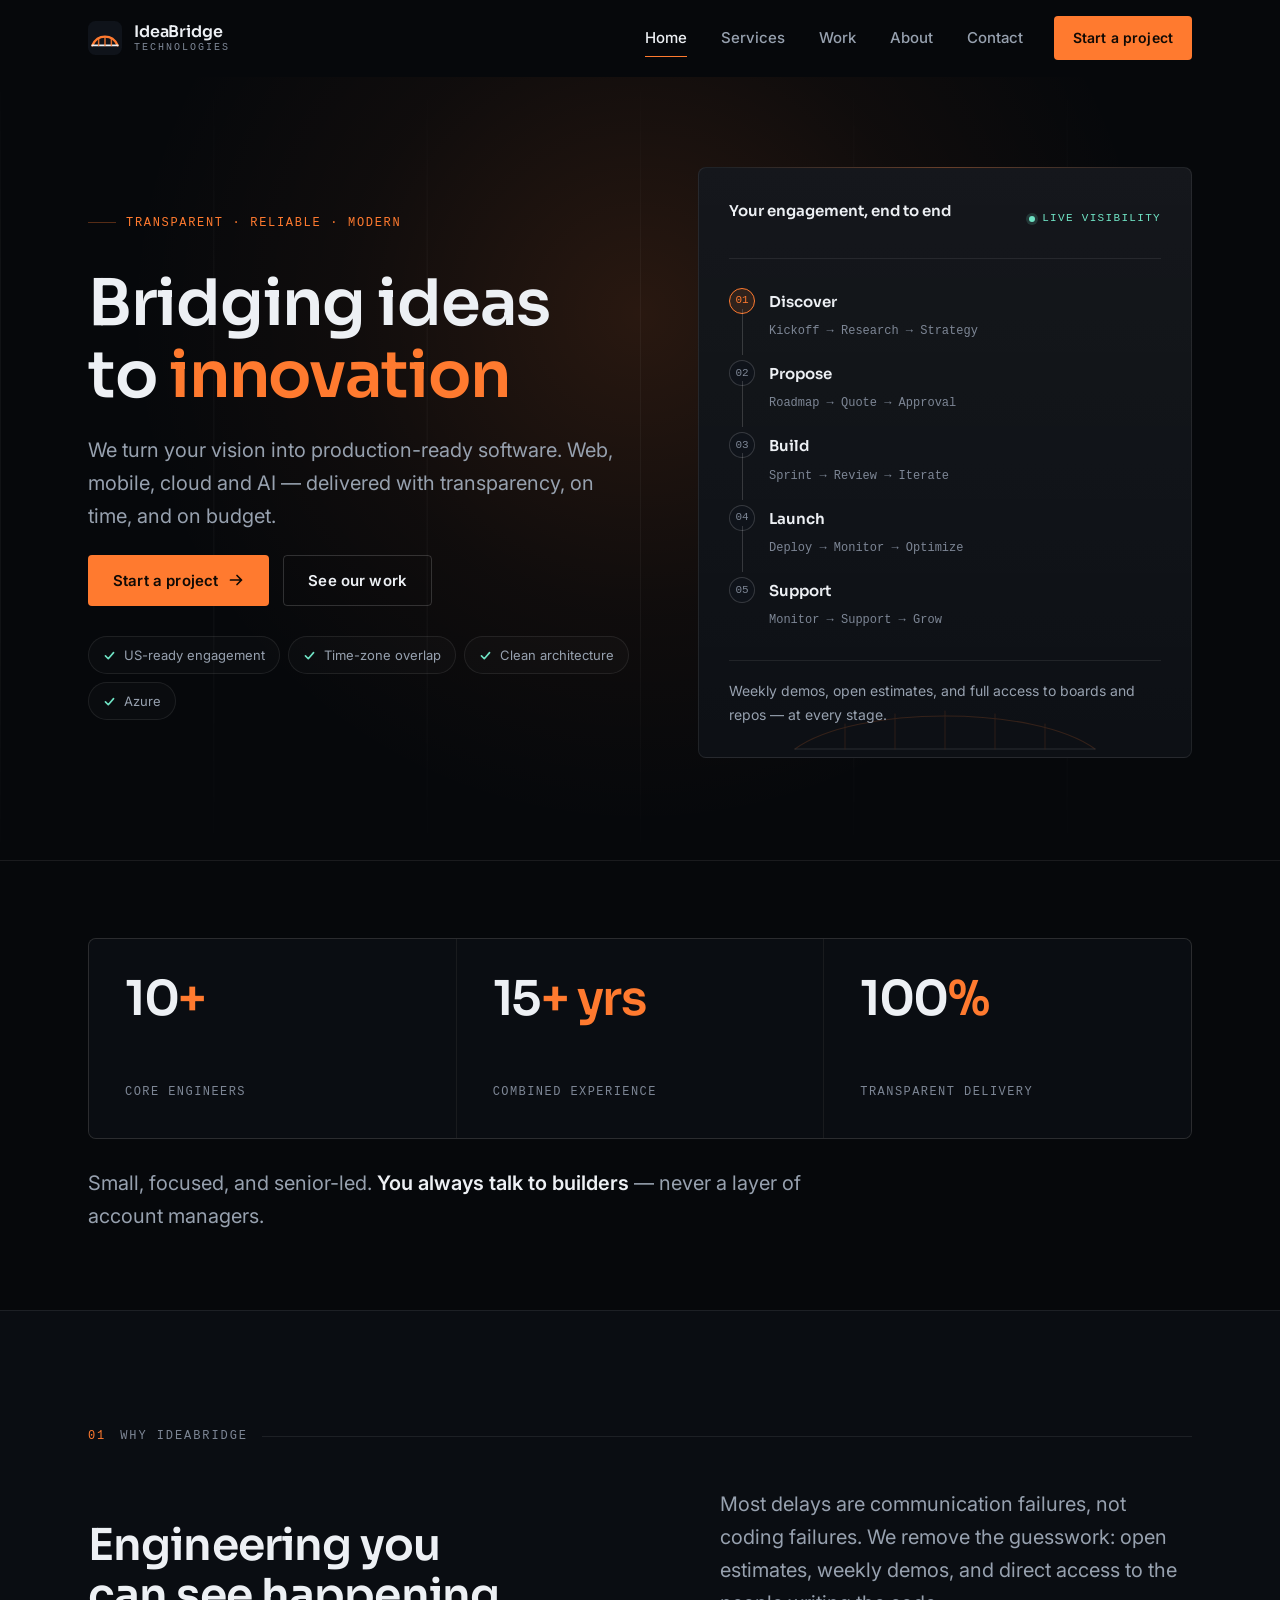
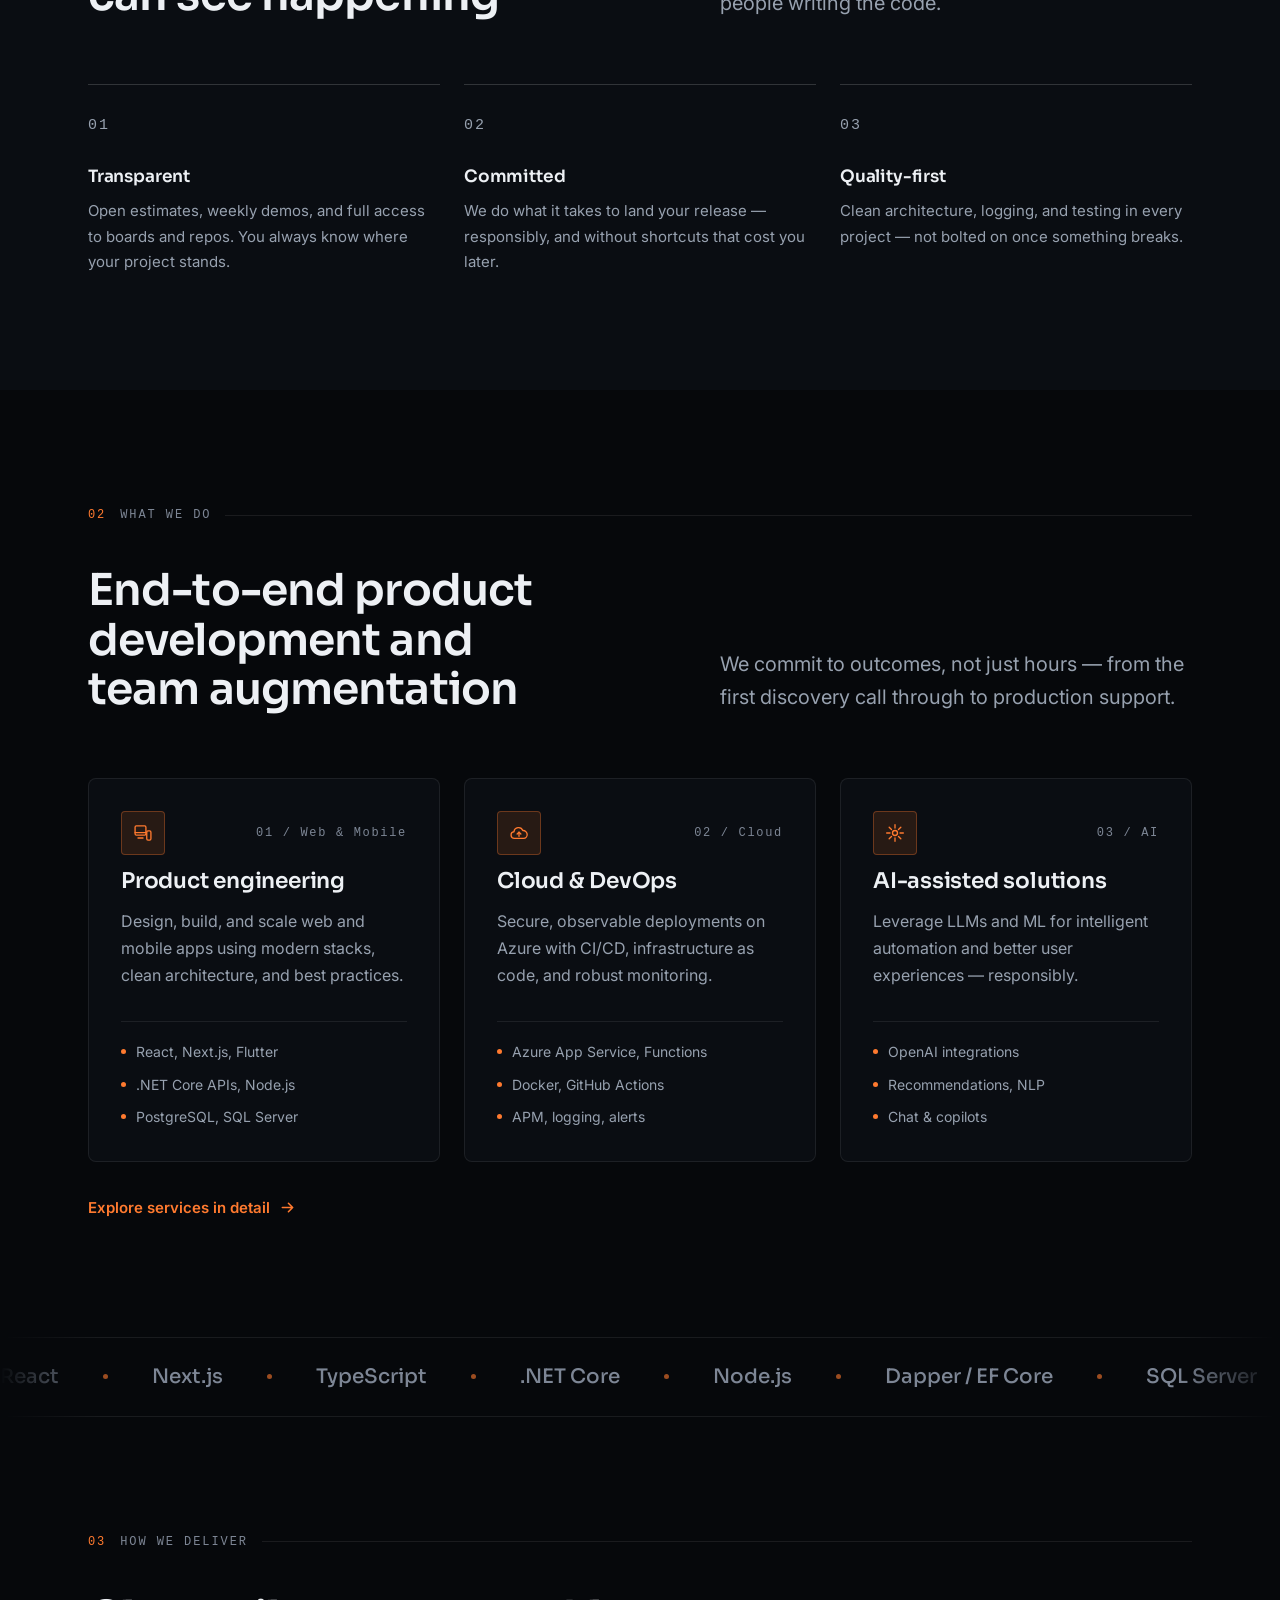
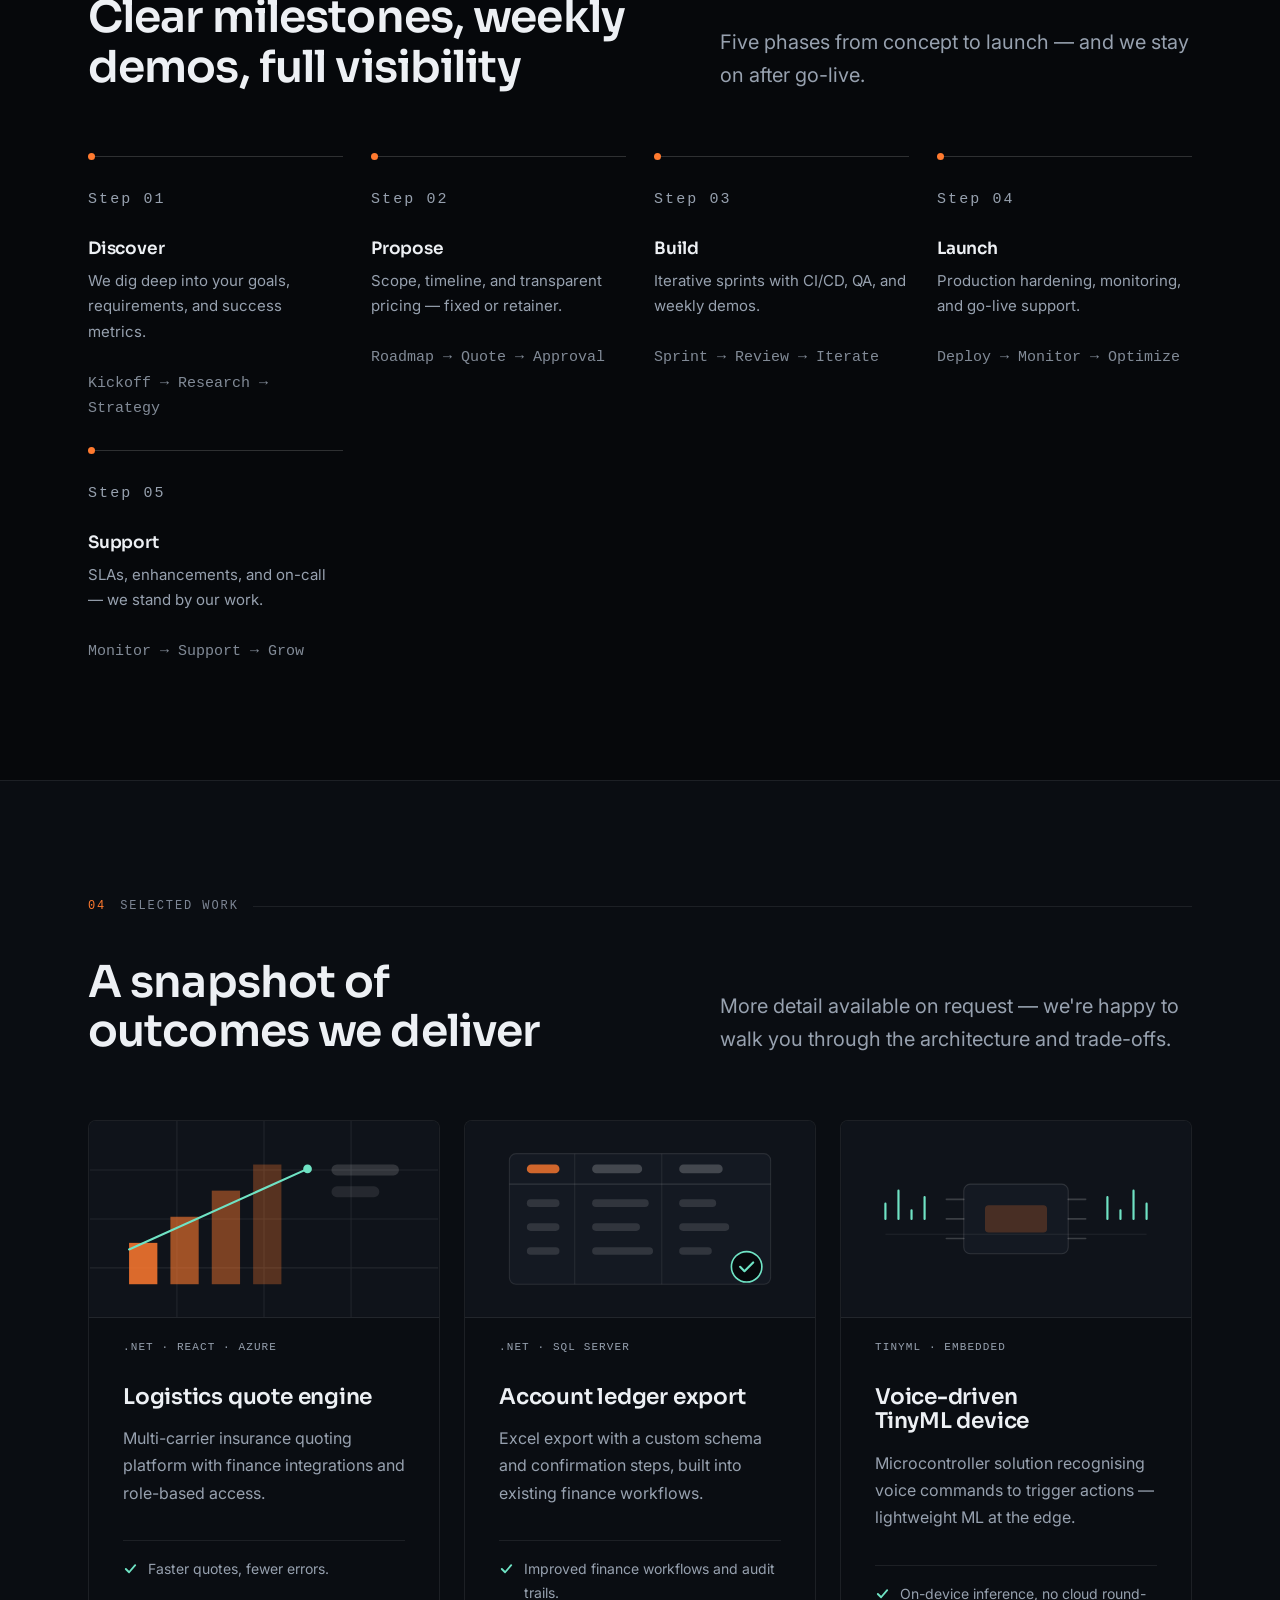
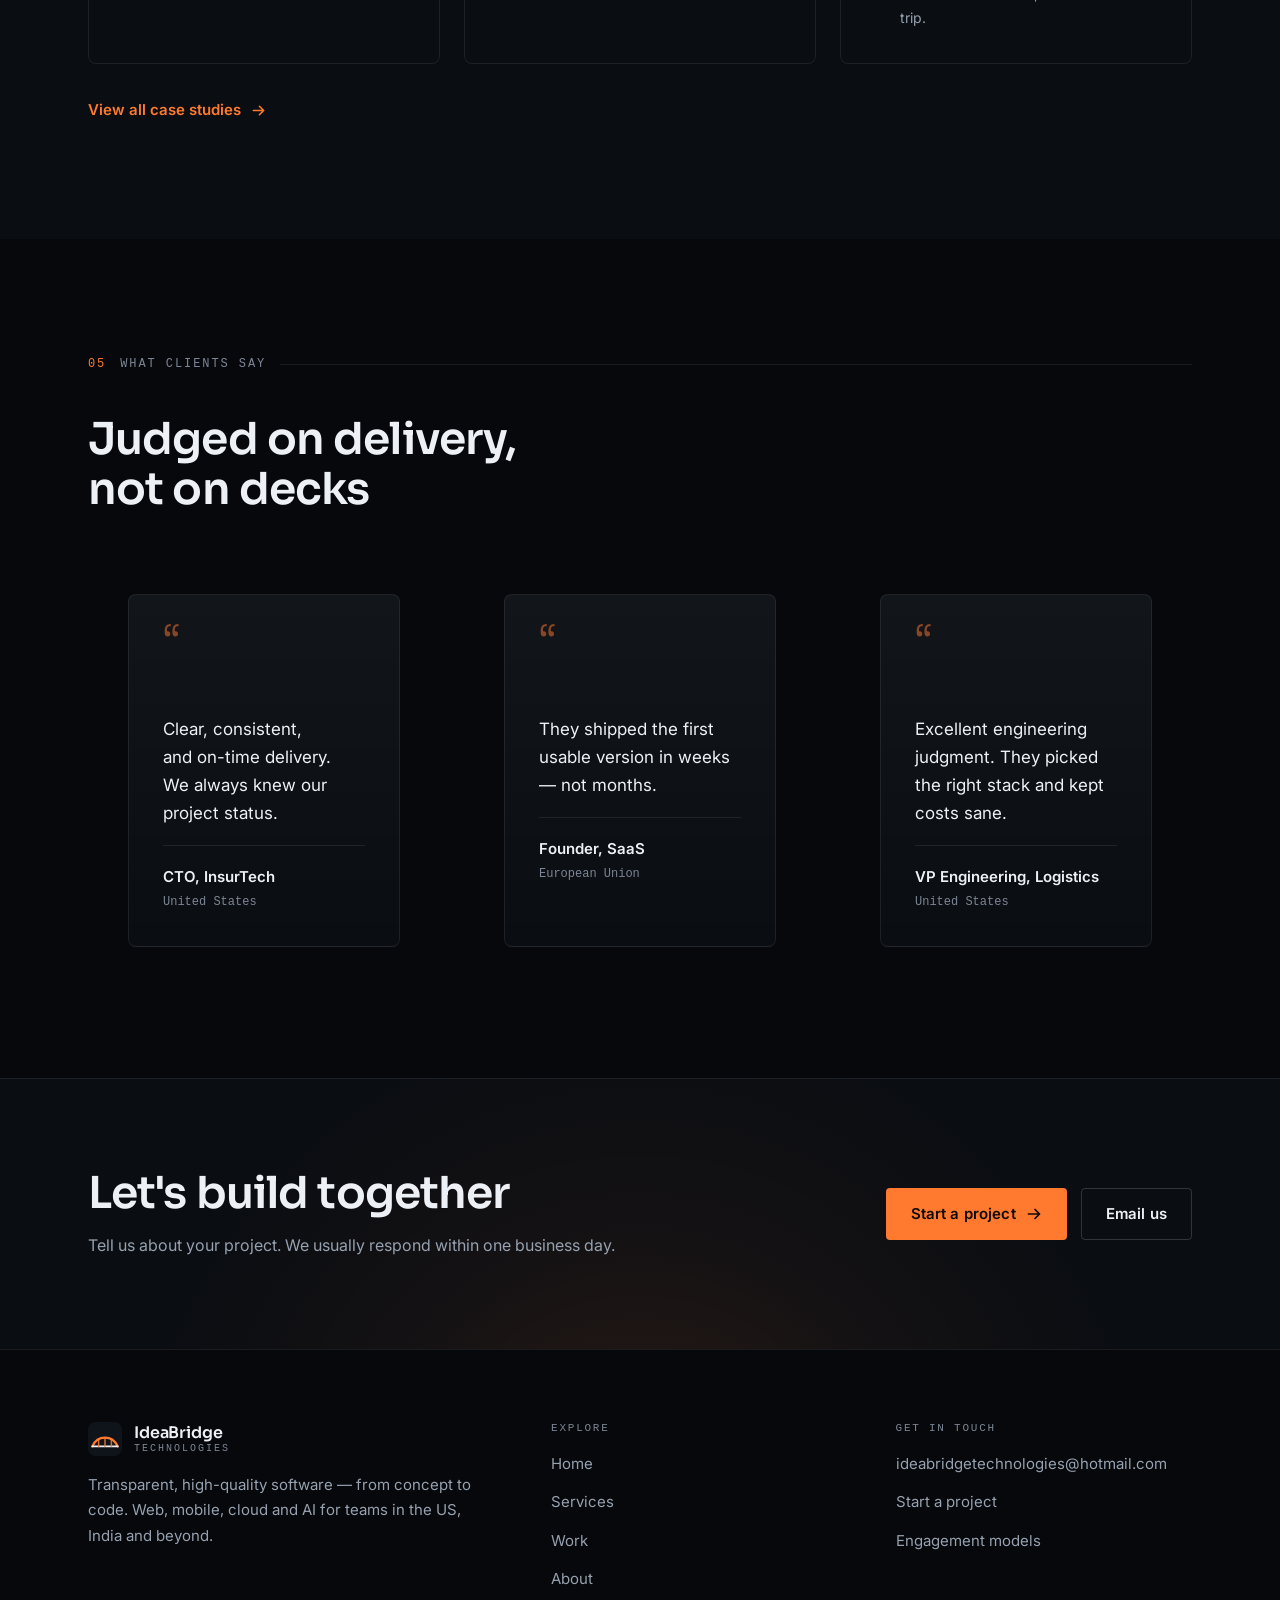
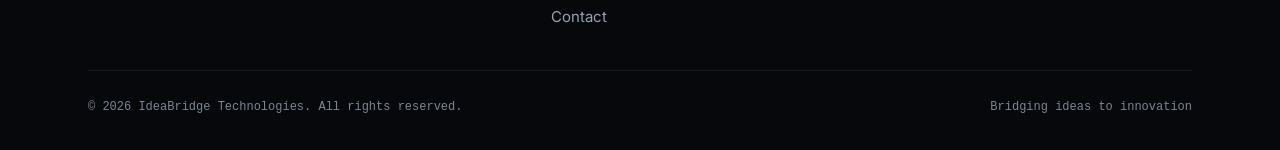
==== index.html @ ced59b0e "Add IdeaBridge Technologies website Five-page static site: home, services, work, about and contact. " ====
<!DOCTYPE html>
<html lang="en">
<head>
<meta charset="utf-8">
<meta name="viewport" content="width=device-width, initial-scale=1">
<title>IdeaBridge Technologies — Senior-led software teams for web, cloud and AI</title>
<meta name="description" content="IdeaBridge Technologies turns your vision into production-ready software. Web, mobile, cloud and AI — built by a small, senior-led team with weekly demos and full delivery transparency.">
<meta name="robots" content="index, follow">
<link rel="canonical" href="https://www.ideabridgetechnologies.com/">

<meta property="og:type" content="website">
<meta property="og:site_name" content="IdeaBridge Technologies">
<meta property="og:title" content="IdeaBridge Technologies — Senior-led software teams for web, cloud and AI">
<meta property="og:description" content="Production-ready software, delivered transparently. Web, mobile, cloud and AI for teams in the US and beyond.">
<meta property="og:url" content="https://www.ideabridgetechnologies.com/">
<meta name="twitter:card" content="summary_large_image">
<meta name="theme-color" content="#06080B">

<script>document.documentElement.classList.add("js");</script>

<link rel="icon" href="assets/favicon.svg" type="image/svg+xml">
<link rel="preconnect" href="https://fonts.googleapis.com">
<link rel="preconnect" href="https://fonts.gstatic.com" crossorigin>
<link rel="stylesheet" href="https://fonts.googleapis.com/css2?family=Inter:wght@400;500;600&family=Sora:wght@500;600&display=swap">
<link rel="stylesheet" href="css/styles.css">
</head>
<body>

<a class="skip-link" href="#main">Skip to content</a>

<!-- ===== Header ======================================================== -->
<header class="site-header" data-header>
  <div class="shell header-inner">
    <a class="logo" href="index.html" aria-label="IdeaBridge Technologies — home">
      <svg class="logo-mark" viewBox="0 0 32 32" aria-hidden="true" focusable="false">
        <rect width="32" height="32" rx="7" fill="#0F131A"></rect>
        <g fill="none" stroke="#FF7A2F" stroke-width="2" stroke-linecap="round">
          <path d="M4 23C9 12 23 12 28 23"></path>
          <path d="M4 23h24" stroke="#EDF0F4" stroke-width="1.6"></path>
          <path d="M10 23v-6M16 23v-8M22 23v-6" stroke-width="1.4" opacity=".85"></path>
        </g>
      </svg>
      <span class="logo-text">IdeaBridge <small>Technologies</small></span>
    </a>

    <nav class="primary-nav" id="primary-nav" data-nav aria-label="Primary">
      <ul class="nav-list">
        <li><a href="index.html" aria-current="page">Home</a></li>
        <li><a href="services.html">Services</a></li>
        <li><a href="work.html">Work</a></li>
        <li><a href="about.html">About</a></li>
        <li><a href="contact.html">Contact</a></li>
      </ul>
      <div class="nav-actions">
        <a class="btn btn-primary btn-sm" href="contact.html">Start a project</a>
      </div>
    </nav>

    <button class="nav-toggle" type="button" data-nav-toggle aria-expanded="false" aria-controls="primary-nav" aria-label="Open menu">
      <span class="nav-toggle-box" aria-hidden="true"><span></span><span></span><span></span></span>
    </button>
  </div>
</header>
<button class="nav-scrim" type="button" data-nav-scrim tabindex="-1" aria-hidden="true"></button>

<main id="main">

  <!-- ===== Hero ======================================================== -->
  <section class="hero">
    <div class="glow" aria-hidden="true"></div>
    <div class="grid-lines" aria-hidden="true"></div>

    <div class="shell hero-inner">
      <div class="hero-copy">
        <p class="eyebrow">Transparent &middot; Reliable &middot; Modern</p>

        <h1>Bridging ideas to <span class="text-accent">innovation</span></h1>

        <p class="lead">
          We turn your vision into production-ready software. Web, mobile, cloud and AI —
          delivered with transparency, on time, and on budget.
        </p>

        <div class="btn-row">
          <a class="btn btn-primary" href="contact.html">
            Start a project
            <svg viewBox="0 0 16 16" fill="none" stroke="currentColor" stroke-width="1.7" stroke-linecap="round" stroke-linejoin="round" aria-hidden="true"><path d="M2.5 8h11M9 3.5 13.5 8 9 12.5"></path></svg>
          </a>
          <a class="btn btn-ghost" href="work.html">See our work</a>
        </div>

        <ul class="trust-row">
          <li class="trust-pill">
            <svg viewBox="0 0 16 16" fill="none" stroke="currentColor" stroke-width="2" stroke-linecap="round" stroke-linejoin="round" aria-hidden="true"><path d="M3 8.5 6.5 12 13 4.5"></path></svg>
            US-ready engagement
          </li>
          <li class="trust-pill">
            <svg viewBox="0 0 16 16" fill="none" stroke="currentColor" stroke-width="2" stroke-linecap="round" stroke-linejoin="round" aria-hidden="true"><path d="M3 8.5 6.5 12 13 4.5"></path></svg>
            Time-zone overlap
          </li>
          <li class="trust-pill">
            <svg viewBox="0 0 16 16" fill="none" stroke="currentColor" stroke-width="2" stroke-linecap="round" stroke-linejoin="round" aria-hidden="true"><path d="M3 8.5 6.5 12 13 4.5"></path></svg>
            Clean architecture
          </li>
          <li class="trust-pill">
            <svg viewBox="0 0 16 16" fill="none" stroke="currentColor" stroke-width="2" stroke-linecap="round" stroke-linejoin="round" aria-hidden="true"><path d="M3 8.5 6.5 12 13 4.5"></path></svg>
            Azure
          </li>
        </ul>
      </div>

      <!-- Engagement timeline: the delivery model, not a mock dashboard -->
      <aside class="hero-panel" aria-label="How an engagement runs">
        <svg class="bridge-art hero-panel-art" viewBox="0 0 300 70" aria-hidden="true" focusable="false">
          <g fill="none" stroke="#FF7A2F" stroke-width="1.2" stroke-linecap="round">
            <path d="M0 62C60 18 240 18 300 62" data-draw></path>
            <path d="M0 62h300" stroke="#EDF0F4" stroke-width=".8" data-draw></path>
            <path d="M50 62V37M100 62V27M150 62V24M200 62V27M250 62V37" stroke-width=".8" data-draw></path>
          </g>
        </svg>

        <div class="panel-head">
          <p class="panel-title">Your engagement, end to end</p>
          <span class="panel-tag">Live visibility</span>
        </div>

        <ol class="timeline">
          <li class="timeline-item is-live">
            <span class="timeline-dot" aria-hidden="true">01</span>
            <span>
              <span class="timeline-name">Discover</span><br>
              <span class="timeline-meta">Kickoff &rarr; Research &rarr; Strategy</span>
            </span>
          </li>
          <li class="timeline-item">
            <span class="timeline-dot" aria-hidden="true">02</span>
            <span>
              <span class="timeline-name">Propose</span><br>
              <span class="timeline-meta">Roadmap &rarr; Quote &rarr; Approval</span>
            </span>
          </li>
          <li class="timeline-item">
            <span class="timeline-dot" aria-hidden="true">03</span>
            <span>
              <span class="timeline-name">Build</span><br>
              <span class="timeline-meta">Sprint &rarr; Review &rarr; Iterate</span>
            </span>
          </li>
          <li class="timeline-item">
            <span class="timeline-dot" aria-hidden="true">04</span>
            <span>
              <span class="timeline-name">Launch</span><br>
              <span class="timeline-meta">Deploy &rarr; Monitor &rarr; Optimize</span>
            </span>
          </li>
          <li class="timeline-item">
            <span class="timeline-dot" aria-hidden="true">05</span>
            <span>
              <span class="timeline-name">Support</span><br>
              <span class="timeline-meta">Monitor &rarr; Support &rarr; Grow</span>
            </span>
          </li>
        </ol>

        <p class="panel-note">Weekly demos, open estimates, and full access to boards and repos — at every stage.</p>
      </aside>
    </div>
  </section>

  <!-- ===== Stats ======================================================= -->
  <section class="section section--tight" aria-labelledby="stats-heading">
    <div class="shell">
      <h2 class="visually-hidden" id="stats-heading">IdeaBridge at a glance</h2>

      <div class="stat-strip" data-reveal>
        <div class="stat">
          <p class="stat-value"><span data-count-to="10">10</span><span class="unit">+</span></p>
          <p class="stat-label">Core engineers</p>
        </div>
        <div class="stat">
          <p class="stat-value"><span data-count-to="15">15</span><span class="unit">+ yrs</span></p>
          <p class="stat-label">Combined experience</p>
        </div>
        <div class="stat">
          <p class="stat-value"><span data-count-to="100">100</span><span class="unit">%</span></p>
          <p class="stat-label">Transparent delivery</p>
        </div>
      </div>

      <p class="lead u-mt-2">
        Small, focused, and senior-led. <strong class="text-strong">You always talk to builders</strong> — never a layer of account managers.
      </p>
    </div>
  </section>

  <!-- ===== Why us ====================================================== -->
  <section class="section section--raised section--ruled" aria-labelledby="why-heading">
    <div class="shell">
      <header class="section-head section-head--split">
        <p class="section-index"><span>01</span> Why IdeaBridge</p>
        <h2 id="why-heading">Engineering you can see happening</h2>
        <p class="lead">Most delays are communication failures, not coding failures. We remove the guesswork: open estimates, weekly demos, and direct access to the people writing the code.</p>
      </header>

      <div class="grid grid--3">
        <article class="value" data-reveal>
          <p class="value-num">01</p>
          <h3>Transparent</h3>
          <p>Open estimates, weekly demos, and full access to boards and repos. You always know where your project stands.</p>
        </article>
        <article class="value" data-reveal>
          <p class="value-num">02</p>
          <h3>Committed</h3>
          <p>We do what it takes to land your release — responsibly, and without shortcuts that cost you later.</p>
        </article>
        <article class="value" data-reveal>
          <p class="value-num">03</p>
          <h3>Quality-first</h3>
          <p>Clean architecture, logging, and testing in every project — not bolted on once something breaks.</p>
        </article>
      </div>
    </div>
  </section>

  <!-- ===== Services ==================================================== -->
  <section class="section" aria-labelledby="services-heading">
    <div class="shell">
      <header class="section-head section-head--split">
        <p class="section-index"><span>02</span> What we do</p>
        <h2 id="services-heading">End-to-end product development and team augmentation</h2>
        <p class="lead">We commit to outcomes, not just hours — from the first discovery call through to production support.</p>
      </header>

      <div class="grid grid--3">
        <article class="card" data-reveal>
          <div class="card-head">
            <span class="card-icon" aria-hidden="true">
              <svg viewBox="0 0 24 24" fill="none" stroke="currentColor" stroke-width="1.6" stroke-linecap="round" stroke-linejoin="round"><rect x="2.5" y="3.5" width="13" height="11" rx="1.5"></rect><path d="M2.5 11.5h13"></path><rect x="16.5" y="9.5" width="5" height="11" rx="1.5"></rect><path d="M6 18h6"></path></svg>
            </span>
            <span class="card-index">01 / Web &amp; Mobile</span>
          </div>
          <h3>Product engineering</h3>
          <p>Design, build, and scale web and mobile apps using modern stacks, clean architecture, and best practices.</p>
          <ul class="card-list">
            <li>React, Next.js, Flutter</li>
            <li>.NET Core APIs, Node.js</li>
            <li>PostgreSQL, SQL Server</li>
          </ul>
        </article>

        <article class="card" data-reveal>
          <div class="card-head">
            <span class="card-icon" aria-hidden="true">
              <svg viewBox="0 0 24 24" fill="none" stroke="currentColor" stroke-width="1.6" stroke-linecap="round" stroke-linejoin="round"><path d="M6.5 18.5a4 4 0 0 1-.5-7.97 5.5 5.5 0 0 1 10.6-1.5A4.25 4.25 0 0 1 17.5 18.5z"></path><path d="M12 11v5"></path><path d="m9.75 13.25 2.25-2.25 2.25 2.25"></path></svg>
            </span>
            <span class="card-index">02 / Cloud</span>
          </div>
          <h3>Cloud &amp; DevOps</h3>
          <p>Secure, observable deployments on Azure with CI/CD, infrastructure as code, and robust monitoring.</p>
          <ul class="card-list">
            <li>Azure App Service, Functions</li>
            <li>Docker, GitHub Actions</li>
            <li>APM, logging, alerts</li>
          </ul>
        </article>

        <article class="card" data-reveal>
          <div class="card-head">
            <span class="card-icon" aria-hidden="true">
              <svg viewBox="0 0 24 24" fill="none" stroke="currentColor" stroke-width="1.6" stroke-linecap="round" stroke-linejoin="round"><circle cx="12" cy="12" r="3"></circle><path d="M12 2v4M12 18v4M2 12h4M18 12h4M5 5l2.8 2.8M16.2 16.2 19 19M19 5l-2.8 2.8M7.8 16.2 5 19"></path></svg>
            </span>
            <span class="card-index">03 / AI</span>
          </div>
          <h3>AI-assisted solutions</h3>
          <p>Leverage LLMs and ML for intelligent automation and better user experiences — responsibly.</p>
          <ul class="card-list">
            <li>OpenAI integrations</li>
            <li>Recommendations, NLP</li>
            <li>Chat &amp; copilots</li>
          </ul>
        </article>
      </div>

      <p class="u-mt-3">
        <a class="arrow-link" href="services.html">
          Explore services in detail
          <svg viewBox="0 0 16 16" fill="none" stroke="currentColor" stroke-width="1.7" stroke-linecap="round" stroke-linejoin="round" aria-hidden="true"><path d="M2.5 8h11M9 3.5 13.5 8 9 12.5"></path></svg>
        </a>
      </p>
    </div>
  </section>

  <!-- ===== Tech marquee ================================================ -->
  <section class="marquee" aria-label="Technologies we work with">
    <div class="marquee-track" aria-hidden="true">
      <span class="marquee-item">React</span>
      <span class="marquee-item">Next.js</span>
      <span class="marquee-item">TypeScript</span>
      <span class="marquee-item">.NET Core</span>
      <span class="marquee-item">Node.js</span>
      <span class="marquee-item">Dapper / EF Core</span>
      <span class="marquee-item">SQL Server</span>
      <span class="marquee-item">Azure</span>
      <span class="marquee-item">Docker</span>
      <span class="marquee-item">GitHub Actions</span>
      <span class="marquee-item">React</span>
      <span class="marquee-item">Next.js</span>
      <span class="marquee-item">TypeScript</span>
      <span class="marquee-item">.NET Core</span>
      <span class="marquee-item">Node.js</span>
      <span class="marquee-item">Dapper / EF Core</span>
      <span class="marquee-item">SQL Server</span>
      <span class="marquee-item">Azure</span>
      <span class="marquee-item">Docker</span>
      <span class="marquee-item">GitHub Actions</span>
    </div>
    <p class="visually-hidden">We work with React, Next.js, TypeScript, .NET Core, Node.js, Dapper and EF Core, SQL Server, Azure, Docker, and GitHub Actions.</p>
  </section>

  <!-- ===== Process ===================================================== -->
  <section class="section" aria-labelledby="process-heading">
    <div class="shell">
      <header class="section-head section-head--split">
        <p class="section-index"><span>03</span> How we deliver</p>
        <h2 id="process-heading">Clear milestones, weekly demos, full visibility</h2>
        <p class="lead">Five phases from concept to launch — and we stay on after go-live.</p>
      </header>

      <ol class="process">
        <li class="phase" data-reveal>
          <p class="phase-step">Step 01</p>
          <h3>Discover</h3>
          <p>We dig deep into your goals, requirements, and success metrics.</p>
          <p class="phase-flow">Kickoff &rarr; Research &rarr; Strategy</p>
        </li>
        <li class="phase" data-reveal>
          <p class="phase-step">Step 02</p>
          <h3>Propose</h3>
          <p>Scope, timeline, and transparent pricing — fixed or retainer.</p>
          <p class="phase-flow">Roadmap &rarr; Quote &rarr; Approval</p>
        </li>
        <li class="phase" data-reveal>
          <p class="phase-step">Step 03</p>
          <h3>Build</h3>
          <p>Iterative sprints with CI/CD, QA, and weekly demos.</p>
          <p class="phase-flow">Sprint &rarr; Review &rarr; Iterate</p>
        </li>
        <li class="phase" data-reveal>
          <p class="phase-step">Step 04</p>
          <h3>Launch</h3>
          <p>Production hardening, monitoring, and go-live support.</p>
          <p class="phase-flow">Deploy &rarr; Monitor &rarr; Optimize</p>
        </li>
        <li class="phase" data-reveal>
          <p class="phase-step">Step 05</p>
          <h3>Support</h3>
          <p>SLAs, enhancements, and on-call — we stand by our work.</p>
          <p class="phase-flow">Monitor &rarr; Support &rarr; Grow</p>
        </li>
      </ol>
    </div>
  </section>

  <!-- ===== Selected work =============================================== -->
  <section class="section section--raised section--ruled" aria-labelledby="work-heading">
    <div class="shell">
      <header class="section-head section-head--split">
        <p class="section-index"><span>04</span> Selected work</p>
        <h2 id="work-heading">A snapshot of outcomes we deliver</h2>
        <p class="lead">More detail available on request — we're happy to walk you through the architecture and trade-offs.</p>
      </header>

      <div class="grid grid--3">
        <article class="case" data-reveal>
          <div class="case-figure" aria-hidden="true">
            <svg viewBox="0 0 320 180" fill="none" role="presentation">
              <rect width="320" height="180" fill="#0F131A"></rect>
              <g stroke="rgba(255,255,255,.08)"><path d="M0 45h320M0 90h320M0 135h320M80 0v180M160 0v180M240 0v180"></path></g>
              <rect x="36" y="112" width="26" height="38" fill="#FF7A2F" opacity=".85"></rect>
              <rect x="74" y="88" width="26" height="62" fill="#FF7A2F" opacity=".6"></rect>
              <rect x="112" y="64" width="26" height="86" fill="#FF7A2F" opacity=".45"></rect>
              <rect x="150" y="40" width="26" height="110" fill="#FF7A2F" opacity=".3"></rect>
              <path d="M36 118 200 44" stroke="#6FE3C4" stroke-width="2" stroke-linecap="round"></path>
              <circle cx="200" cy="44" r="4" fill="#6FE3C4"></circle>
              <rect x="222" y="40" width="62" height="10" rx="5" fill="rgba(255,255,255,.14)"></rect>
              <rect x="222" y="60" width="44" height="10" rx="5" fill="rgba(255,255,255,.09)"></rect>
            </svg>
          </div>
          <p class="tag">.NET &middot; React &middot; Azure</p>
          <h3>Logistics quote engine</h3>
          <p>Multi-carrier insurance quoting platform with finance integrations and role-based access.</p>
          <p class="case-result">
            <svg viewBox="0 0 16 16" fill="none" stroke="currentColor" stroke-width="2" stroke-linecap="round" stroke-linejoin="round" aria-hidden="true"><path d="M3 8.5 6.5 12 13 4.5"></path></svg>
            Faster quotes, fewer errors.
          </p>
        </article>

        <article class="case" data-reveal>
          <div class="case-figure" aria-hidden="true">
            <svg viewBox="0 0 320 180" fill="none" role="presentation">
              <rect width="320" height="180" fill="#0F131A"></rect>
              <rect x="40" y="30" width="240" height="120" rx="6" fill="#141922" stroke="rgba(255,255,255,.1)"></rect>
              <path d="M40 58h240" stroke="rgba(255,255,255,.12)"></path>
              <path d="M100 30v120M180 30v120" stroke="rgba(255,255,255,.07)"></path>
              <rect x="56" y="40" width="30" height="8" rx="4" fill="#FF7A2F" opacity=".8"></rect>
              <rect x="116" y="40" width="46" height="8" rx="4" fill="rgba(255,255,255,.2)"></rect>
              <rect x="196" y="40" width="40" height="8" rx="4" fill="rgba(255,255,255,.2)"></rect>
              <g fill="rgba(255,255,255,.12)">
                <rect x="56" y="72" width="30" height="7" rx="3.5"></rect><rect x="116" y="72" width="52" height="7" rx="3.5"></rect><rect x="196" y="72" width="34" height="7" rx="3.5"></rect>
                <rect x="56" y="94" width="30" height="7" rx="3.5"></rect><rect x="116" y="94" width="44" height="7" rx="3.5"></rect><rect x="196" y="94" width="46" height="7" rx="3.5"></rect>
                <rect x="56" y="116" width="30" height="7" rx="3.5"></rect><rect x="116" y="116" width="56" height="7" rx="3.5"></rect><rect x="196" y="116" width="30" height="7" rx="3.5"></rect>
              </g>
              <circle cx="258" cy="134" r="14" fill="#06080B" stroke="#6FE3C4" stroke-width="1.5"></circle>
              <path d="m252 134 4 4 8-8" stroke="#6FE3C4" stroke-width="2" stroke-linecap="round" stroke-linejoin="round"></path>
            </svg>
          </div>
          <p class="tag">.NET &middot; SQL Server</p>
          <h3>Account ledger export</h3>
          <p>Excel export with a custom schema and confirmation steps, built into existing finance workflows.</p>
          <p class="case-result">
            <svg viewBox="0 0 16 16" fill="none" stroke="currentColor" stroke-width="2" stroke-linecap="round" stroke-linejoin="round" aria-hidden="true"><path d="M3 8.5 6.5 12 13 4.5"></path></svg>
            Improved finance workflows and audit trails.
          </p>
        </article>

        <article class="case" data-reveal>
          <div class="case-figure" aria-hidden="true">
            <svg viewBox="0 0 320 180" fill="none" role="presentation">
              <rect width="320" height="180" fill="#0F131A"></rect>
              <rect x="112" y="58" width="96" height="64" rx="6" fill="#141922" stroke="rgba(255,255,255,.12)"></rect>
              <rect x="132" y="78" width="56" height="24" rx="3" fill="#FF7A2F" opacity=".22" stroke="#FF7A2F"></rect>
              <g stroke="rgba(255,255,255,.18)" stroke-width="1.5" stroke-linecap="round">
                <path d="M112 72h-16M112 90h-16M112 108h-16M208 72h16M208 90h16M208 108h16"></path>
              </g>
              <g stroke="#6FE3C4" stroke-width="2" stroke-linecap="round">
                <path d="M40 90v-14M52 90v-26M64 90v-8M76 90v-20"></path>
                <path d="M244 90v-20M256 90v-8M268 90v-26M280 90v-14"></path>
              </g>
              <path d="M40 104h240" stroke="rgba(255,255,255,.07)"></path>
            </svg>
          </div>
          <p class="tag">TinyML &middot; Embedded</p>
          <h3>Voice-driven TinyML device</h3>
          <p>Microcontroller solution recognising voice commands to trigger actions — lightweight ML at the edge.</p>
          <p class="case-result">
            <svg viewBox="0 0 16 16" fill="none" stroke="currentColor" stroke-width="2" stroke-linecap="round" stroke-linejoin="round" aria-hidden="true"><path d="M3 8.5 6.5 12 13 4.5"></path></svg>
            On-device inference, no cloud round-trip.
          </p>
        </article>
      </div>

      <p class="u-mt-3">
        <a class="arrow-link" href="work.html">
          View all case studies
          <svg viewBox="0 0 16 16" fill="none" stroke="currentColor" stroke-width="1.7" stroke-linecap="round" stroke-linejoin="round" aria-hidden="true"><path d="M2.5 8h11M9 3.5 13.5 8 9 12.5"></path></svg>
        </a>
      </p>
    </div>
  </section>

  <!-- ===== Testimonials ================================================ -->
  <section class="section" aria-labelledby="testimonials-heading">
    <div class="shell">
      <header class="section-head section-head--split">
        <p class="section-index"><span>05</span> What clients say</p>
        <h2 id="testimonials-heading">Judged on delivery, not on decks</h2>
      </header>

      <div class="grid grid--3">
        <figure class="quote-card" data-reveal>
          <p class="quote-mark" aria-hidden="true">&ldquo;</p>
          <blockquote>Clear, consistent, and on-time delivery. We always knew our project status.</blockquote>
          <figcaption class="quote-by">
            <cite>CTO, InsurTech</cite>
            <span>United States</span>
          </figcaption>
        </figure>

        <figure class="quote-card" data-reveal>
          <p class="quote-mark" aria-hidden="true">&ldquo;</p>
          <blockquote>They shipped the first usable version in weeks — not months.</blockquote>
          <figcaption class="quote-by">
            <cite>Founder, SaaS</cite>
            <span>European Union</span>
          </figcaption>
        </figure>

        <figure class="quote-card" data-reveal>
          <p class="quote-mark" aria-hidden="true">&ldquo;</p>
          <blockquote>Excellent engineering judgment. They picked the right stack and kept costs sane.</blockquote>
          <figcaption class="quote-by">
            <cite>VP Engineering, Logistics</cite>
            <span>United States</span>
          </figcaption>
        </figure>
      </div>
    </div>
  </section>

  <!-- ===== CTA ========================================================= -->
  <section class="cta-band" aria-labelledby="cta-heading">
    <div class="glow" aria-hidden="true"></div>
    <div class="shell cta-inner">
      <div>
        <h2 id="cta-heading">Let's build together</h2>
        <p>Tell us about your project. We usually respond within one business day.</p>
      </div>
      <div class="btn-row">
        <a class="btn btn-primary" href="contact.html">
          Start a project
          <svg viewBox="0 0 16 16" fill="none" stroke="currentColor" stroke-width="1.7" stroke-linecap="round" stroke-linejoin="round" aria-hidden="true"><path d="M2.5 8h11M9 3.5 13.5 8 9 12.5"></path></svg>
        </a>
        <a class="btn btn-ghost" href="mailto:ideabridgetechnologies@hotmail.com">Email us</a>
      </div>
    </div>
  </section>

</main>

<!-- ===== Footer ======================================================== -->
<footer class="site-footer">
  <div class="shell">
    <div class="footer-grid">
      <div class="footer-brand">
        <a class="logo" href="index.html" aria-label="IdeaBridge Technologies — home">
          <svg class="logo-mark" viewBox="0 0 32 32" aria-hidden="true" focusable="false">
            <rect width="32" height="32" rx="7" fill="#0F131A"></rect>
            <g fill="none" stroke="#FF7A2F" stroke-width="2" stroke-linecap="round">
              <path d="M4 23C9 12 23 12 28 23"></path>
              <path d="M4 23h24" stroke="#EDF0F4" stroke-width="1.6"></path>
              <path d="M10 23v-6M16 23v-8M22 23v-6" stroke-width="1.4" opacity=".85"></path>
            </g>
          </svg>
          <span class="logo-text">IdeaBridge <small>Technologies</small></span>
        </a>
        <p>Transparent, high-quality software — from concept to code. Web, mobile, cloud and AI for teams in the US, India and beyond.</p>
      </div>

      <nav class="footer-col" aria-labelledby="footer-explore">
        <h2 id="footer-explore">Explore</h2>
        <ul>
          <li><a href="index.html">Home</a></li>
          <li><a href="services.html">Services</a></li>
          <li><a href="work.html">Work</a></li>
          <li><a href="about.html">About</a></li>
          <li><a href="contact.html">Contact</a></li>
        </ul>
      </nav>

      <div class="footer-col">
        <h2 id="footer-contact">Get in touch</h2>
        <ul>
          <li><a href="mailto:ideabridgetechnologies@hotmail.com">ideabridgetechnologies@hotmail.com</a></li>
          <li><a href="contact.html">Start a project</a></li>
          <li><a href="services.html#engagement">Engagement models</a></li>
        </ul>
      </div>
    </div>

    <div class="footer-base">
      <p>&copy; <span data-year>2026</span> IdeaBridge Technologies. All rights reserved.</p>
      <p>Bridging ideas to innovation</p>
    </div>
  </div>
</footer>

<script src="js/main.js" defer></script>

<script type="application/ld+json">
{
  "@context": "https://schema.org",
  "@type": "Organization",
  "name": "IdeaBridge Technologies",
  "url": "https://www.ideabridgetechnologies.com",
  "logo": "https://www.ideabridgetechnologies.com/assets/favicon.svg",
  "description": "IdeaBridge Technologies builds transparent, high-quality software solutions — web, mobile, cloud and AI.",
  "foundingDate": "2025-01-01",
  "sameAs": [],
  "contactPoint": [{
    "@type": "ContactPoint",
    "contactType": "sales",
    "email": "ideabridgetechnologies@hotmail.com",
    "areaServed": "US, IN",
    "availableLanguage": ["en"]
  }]
}
</script>

</body>
</html>
---- css/styles.css ----
/* ==========================================================================
   IdeaBridge Technologies — Design System
   --------------------------------------------------------------------------
   00  Tokens
   01  Reset & base
   02  Typography
   03  Layout primitives (shell, section, grids)
   04  Buttons & links
   05  Header / navigation
   06  Hero
   07  Cards & panels
   08  Stats
   09  Process rail
   10  Marquee & chips
   11  Case studies
   12  Testimonials
   13  Forms
   14  CTA band
   15  Footer
   16  Motion & reveal
   17  Responsive refinements
   ========================================================================== */


/* 00 — Tokens ============================================================= */

:root {
  /* Surface ramp — deep ink canvas */
  --ink-900: #06080B;
  --ink-800: #0A0D12;
  --ink-700: #0F131A;
  --ink-600: #141922;

  /* Hairlines */
  --line:        rgba(255, 255, 255, 0.08);
  --line-strong: rgba(255, 255, 255, 0.16);

  /* Foreground ramp */
  /* Contrast on --ink-800: fg 15.5:1, fg-muted 7.4:1, fg-dim 5.3:1.
     fg-dim carries 12px mono labels, so it must clear 4.5:1 — don't darken it. */
  --fg:       #EDF0F4;
  --fg-muted: #97A1AF;
  --fg-dim:   #7D8695;

  /* Accent — ember (carried forward from the brand, used sparingly) */
  --ember:      #FF7A2F;
  --ember-lift: #FF9A5E;
  --ember-deep: #E2551A;
  --ember-wash: rgba(255, 122, 47, 0.12);
  --ember-edge: rgba(255, 122, 47, 0.32);

  /* Support accent — reserved for confirmations and status marks only */
  --mint: #6FE3C4;

  /* Typography */
  --font-display: "Sora", "Segoe UI", system-ui, -apple-system, sans-serif;
  --font-body: "Inter", system-ui, -apple-system, "Segoe UI", Roboto, sans-serif;
  --font-mono: ui-monospace, SFMono-Regular, "SF Mono", Menlo, Consolas, monospace;

  /* Rhythm */
  --shell: 1200px;
  --gutter: clamp(20px, 5vw, 48px);
  --section-y: clamp(72px, 9vw, 136px);
  --radius: 4px;
  --radius-lg: 8px;

  /* Motion */
  --ease: cubic-bezier(0.22, 1, 0.36, 1);
  --fast: 180ms var(--ease);
  --slow: 520ms var(--ease);
}


/* 01 — Reset & base ======================================================= */

*,
*::before,
*::after { box-sizing: border-box; }

html {
  -webkit-text-size-adjust: 100%;
  scroll-behavior: smooth;
  scroll-padding-top: 96px;
}

body {
  margin: 0;
  background: var(--ink-900);
  color: var(--fg);
  font-family: var(--font-body);
  font-size: 1rem;
  line-height: 1.7;
  -webkit-font-smoothing: antialiased;
  -moz-osx-font-smoothing: grayscale;
  overflow-x: hidden;
}

body.nav-open { overflow: hidden; }

img,
svg { display: block; max-width: 100%; }

/* Author `display` rules outrank the UA [hidden] rule, so enforce it here —
   .form / .form-success both set display and are toggled via the attribute. */
[hidden] { display: none !important; }

img { height: auto; }

a { color: inherit; text-decoration: none; }

ul, ol { margin: 0; padding: 0; list-style: none; }

button,
input,
select,
textarea { font: inherit; color: inherit; }

:focus-visible {
  outline: 2px solid var(--ember);
  outline-offset: 3px;
  border-radius: 2px;
}

::selection {
  background: var(--ember);
  color: #0B0B0B;
}

.skip-link {
  position: absolute;
  left: 16px;
  top: -80px;
  z-index: 200;
  padding: 12px 20px;
  background: var(--ember);
  color: #100A05;
  font-weight: 600;
  border-radius: var(--radius);
  transition: top var(--fast);
}

.skip-link:focus { top: 16px; }

.visually-hidden {
  position: absolute;
  width: 1px;
  height: 1px;
  margin: -1px;
  padding: 0;
  overflow: hidden;
  clip: rect(0 0 0 0);
  white-space: nowrap;
  border: 0;
}


/* 02 — Typography ========================================================= */

h1, h2, h3, h4 {
  font-family: var(--font-display);
  font-weight: 600;
  line-height: 1.12;
  letter-spacing: -0.02em;
  margin: 0;
  text-wrap: balance;
}

h1 { font-size: clamp(2.25rem, 1.45rem + 3.4vw, 4rem); }
h2 { font-size: clamp(1.75rem, 1.25rem + 2.1vw, 2.75rem); }
h3 { font-size: clamp(1.125rem, 1.02rem + 0.42vw, 1.375rem); letter-spacing: -0.01em; }
h4 { font-size: 1rem; letter-spacing: 0; }

p { margin: 0 0 1.1em; }
p:last-child { margin-bottom: 0; }

.lead {
  font-size: clamp(1.0625rem, 1rem + 0.42vw, 1.25rem);
  line-height: 1.65;
  color: var(--fg-muted);
  max-width: 62ch;
  text-wrap: pretty;
}

.eyebrow {
  display: inline-flex;
  align-items: center;
  gap: 10px;
  font-family: var(--font-mono);
  font-size: 0.75rem;
  letter-spacing: 0.14em;
  text-transform: uppercase;
  color: var(--ember);
}

.eyebrow::before {
  content: "";
  width: 28px;
  height: 1px;
  background: var(--ember-edge);
}

.text-accent { color: var(--ember); }

.text-strong { color: var(--fg); font-weight: 600; }

.inline-link {
  color: var(--fg);
  border-bottom: 1px solid var(--ember-edge);
}

.inline-link:hover { color: var(--ember); }

/* Spacing utilities — the only ones; anything more belongs in a component */
.u-mt-1 { margin-top: 8px; }
.u-mt-2 { margin-top: 28px; }
.u-mt-3 { margin-top: 32px; }


/* 03 — Layout primitives ================================================== */

.shell {
  width: 100%;
  max-width: var(--shell);
  margin-inline: auto;
  padding-inline: var(--gutter);
}

.section {
  position: relative;
  padding-block: var(--section-y);
}

.section--tight { padding-block: clamp(56px, 6vw, 88px); }
.section--raised { background: var(--ink-800); }
.section--ruled { border-top: 1px solid var(--line); }

/* Section header: mono index + rule + title */
.section-head {
  display: grid;
  gap: 18px;
  margin-bottom: clamp(36px, 5vw, 64px);
  max-width: 68ch;
}

.section-index {
  display: flex;
  align-items: center;
  gap: 14px;
  font-family: var(--font-mono);
  font-size: 0.75rem;
  letter-spacing: 0.16em;
  text-transform: uppercase;
  color: var(--fg-dim);
}

.section-index span { color: var(--ember); }

.section-index::after {
  content: "";
  flex: 1;
  height: 1px;
  background: var(--line);
}

.section-head--split { max-width: none; }

@media (min-width: 900px) {
  .section-head--split {
    grid-template-columns: minmax(0, 1.1fr) minmax(0, 0.9fr);
    align-items: end;
    gap: 28px 56px;
  }
  .section-head--split .section-index { grid-column: 1 / -1; }
}

/* Auto-fitting grids */
.grid { display: grid; gap: clamp(16px, 2vw, 24px); }

.grid--2 { grid-template-columns: repeat(auto-fit, minmax(min(100%, 320px), 1fr)); }
.grid--3 { grid-template-columns: repeat(auto-fit, minmax(min(100%, 280px), 1fr)); }
.grid--4 { grid-template-columns: repeat(auto-fit, minmax(min(100%, 210px), 1fr)); }

/* Ambient ornament used behind hero + CTA band */
.glow {
  position: absolute;
  inset: 0;
  overflow: hidden;
  pointer-events: none;
  z-index: 0;
}

.glow::before {
  content: "";
  position: absolute;
  top: -40%;
  left: 50%;
  width: min(1100px, 130vw);
  aspect-ratio: 1;
  transform: translateX(-50%);
  background: radial-gradient(circle, rgba(255, 122, 47, 0.14) 0%, rgba(255, 122, 47, 0.04) 38%, transparent 66%);
}

/* Hairline grid texture */
.grid-lines {
  position: absolute;
  inset: 0;
  pointer-events: none;
  z-index: 0;
  background-image: linear-gradient(to right, var(--line) 1px, transparent 1px);
  background-size: calc(100% / 6) 100%;
  opacity: 0.55;
  -webkit-mask-image: linear-gradient(to bottom, transparent, #000 25%, #000 70%, transparent);
  mask-image: linear-gradient(to bottom, transparent, #000 25%, #000 70%, transparent);
}


/* 04 — Buttons & links ==================================================== */

.btn {
  display: inline-flex;
  align-items: center;
  justify-content: center;
  gap: 10px;
  min-height: 48px;
  padding: 12px 24px;
  border: 1px solid transparent;
  border-radius: var(--radius);
  font-family: var(--font-body);
  font-size: 0.9375rem;
  font-weight: 600;
  letter-spacing: 0.01em;
  text-align: center;
  cursor: pointer;
  transition: background var(--fast), border-color var(--fast), color var(--fast), transform var(--fast);
}

.btn svg { width: 16px; height: 16px; flex: none; }

.btn-primary {
  background: var(--ember);
  color: #100A05;
}

.btn-primary:hover {
  background: var(--ember-lift);
  transform: translateY(-1px);
}

.btn-ghost {
  background: transparent;
  border-color: var(--line-strong);
  color: var(--fg);
}

.btn-ghost:hover {
  border-color: var(--ember-edge);
  background: var(--ember-wash);
}

.btn-sm { min-height: 42px; padding: 9px 18px; font-size: 0.875rem; }

.btn-row {
  display: flex;
  flex-wrap: wrap;
  gap: 14px;
}

/* Arrow link */
.arrow-link {
  display: inline-flex;
  align-items: center;
  gap: 10px;
  font-size: 0.9375rem;
  font-weight: 600;
  color: var(--ember);
  transition: gap var(--fast);
}

.arrow-link svg { width: 15px; height: 15px; }
.arrow-link:hover { gap: 16px; }


/* 05 — Header / navigation ================================================ */

.site-header {
  position: sticky;
  top: 0;
  z-index: 100;
  border-bottom: 1px solid transparent;
  background: transparent;
  transition: background var(--fast), border-color var(--fast);
}

.site-header.is-stuck {
  background: rgba(6, 8, 11, 0.82);
  -webkit-backdrop-filter: blur(14px) saturate(150%);
  backdrop-filter: blur(14px) saturate(150%);
  border-bottom-color: var(--line);
}

.header-inner {
  display: flex;
  align-items: center;
  justify-content: space-between;
  gap: 24px;
  min-height: 76px;
}

.logo {
  display: inline-flex;
  align-items: center;
  gap: 12px;
  flex: none;
}

.logo-mark { width: 34px; height: 34px; flex: none; }

.logo-text {
  display: flex;
  flex-direction: column;
  font-family: var(--font-display);
  font-weight: 600;
  font-size: 1rem;
  line-height: 1.2;
  letter-spacing: -0.01em;
}

.logo-text small {
  font-family: var(--font-mono);
  font-size: 0.625rem;
  font-weight: 400;
  letter-spacing: 0.2em;
  text-transform: uppercase;
  color: var(--fg-dim);
}

.nav-toggle {
  display: none;
  place-items: center;
  width: 46px;
  height: 46px;
  padding: 0;
  background: transparent;
  border: 1px solid var(--line-strong);
  border-radius: var(--radius);
  cursor: pointer;
}

.nav-toggle-box {
  display: grid;
  gap: 5px;
  width: 18px;
}

.nav-toggle-box span {
  display: block;
  height: 1.5px;
  background: var(--fg);
  border-radius: 2px;
  transition: transform var(--fast), opacity var(--fast);
}

.nav-toggle[aria-expanded="true"] .nav-toggle-box span:nth-child(1) { transform: translateY(6.5px) rotate(45deg); }
.nav-toggle[aria-expanded="true"] .nav-toggle-box span:nth-child(2) { opacity: 0; }
.nav-toggle[aria-expanded="true"] .nav-toggle-box span:nth-child(3) { transform: translateY(-6.5px) rotate(-45deg); }

.primary-nav {
  display: flex;
  align-items: center;
  gap: clamp(8px, 1.5vw, 20px);
}

.nav-list {
  display: flex;
  align-items: center;
  gap: clamp(2px, 1vw, 10px);
}

.nav-list a {
  position: relative;
  display: block;
  padding: 10px 12px;
  font-size: 0.9375rem;
  font-weight: 500;
  color: var(--fg-muted);
  transition: color var(--fast);
}

.nav-list a::after {
  content: "";
  position: absolute;
  left: 12px;
  right: 12px;
  bottom: 4px;
  height: 1px;
  background: var(--ember);
  transform: scaleX(0);
  transform-origin: left;
  transition: transform var(--fast);
}

.nav-list a:hover { color: var(--fg); }
.nav-list a:hover::after { transform: scaleX(1); }
.nav-list a[aria-current="page"] { color: var(--fg); }
.nav-list a[aria-current="page"]::after { transform: scaleX(1); }


/* 06 — Hero =============================================================== */

.hero {
  position: relative;
  overflow: hidden;
  padding-block: clamp(48px, 7vw, 96px) clamp(64px, 8vw, 116px);
  border-bottom: 1px solid var(--line);
}

.hero-inner {
  position: relative;
  z-index: 1;
  display: grid;
  gap: clamp(40px, 5vw, 64px);
  align-items: center;
}

@media (min-width: 1000px) {
  .hero-inner { grid-template-columns: minmax(0, 1.05fr) minmax(0, 0.95fr); }
}

.hero-copy > * + * { margin-top: 22px; }
.hero h1 { max-width: 15ch; }
.hero .lead { max-width: 52ch; }

/* Page hero (interior pages) */
.page-hero {
  position: relative;
  overflow: hidden;
  padding-block: clamp(56px, 7vw, 104px);
  border-bottom: 1px solid var(--line);
}

.page-hero-inner {
  position: relative;
  z-index: 1;
  display: grid;
  gap: 20px;
  max-width: 72ch;
}

/* Trust pills under the hero CTAs */
.trust-row {
  display: flex;
  flex-wrap: wrap;
  gap: 8px;
  padding-top: 8px;
}

.trust-pill {
  display: inline-flex;
  align-items: center;
  gap: 8px;
  padding: 7px 14px;
  border: 1px solid var(--line);
  border-radius: 999px;
  background: rgba(255, 255, 255, 0.02);
  font-size: 0.8125rem;
  color: var(--fg-muted);
}

.trust-pill svg {
  width: 13px;
  height: 13px;
  flex: none;
  color: var(--mint);
}

/* Hero side panel — engagement timeline */
.hero-panel {
  position: relative;
  /* isolate + z-index:-1 on the art keeps the ornament above the panel's own
     background but behind its text, which absolute positioning alone would not */
  isolation: isolate;
  padding: clamp(22px, 3vw, 30px);
  border: 1px solid var(--line);
  border-radius: var(--radius-lg);
  background:
    linear-gradient(180deg, rgba(255, 255, 255, 0.045), rgba(255, 255, 255, 0.012)),
    var(--ink-800);
}

/* Decorative bridge span anchored to the foot of the panel */
.hero-panel-art {
  position: absolute;
  inset: auto 0 0 0;
  z-index: -1;
  width: 100%;
  height: 70px;
  opacity: 0.16;
  pointer-events: none;
}

.hero-panel::before {
  content: "";
  position: absolute;
  inset-inline: 22px;
  top: -1px;
  height: 1px;
  background: linear-gradient(90deg, transparent, var(--ember-edge), transparent);
}

.panel-head {
  display: flex;
  align-items: center;
  justify-content: space-between;
  gap: 16px;
  padding-bottom: 18px;
  margin-bottom: 20px;
  border-bottom: 1px solid var(--line);
}

.panel-title {
  font-family: var(--font-display);
  font-size: 0.9375rem;
  font-weight: 600;
}

.panel-tag {
  display: inline-flex;
  align-items: center;
  gap: 7px;
  font-family: var(--font-mono);
  font-size: 0.6875rem;
  letter-spacing: 0.12em;
  text-transform: uppercase;
  color: var(--mint);
}

.panel-tag::before {
  content: "";
  width: 6px;
  height: 6px;
  border-radius: 50%;
  background: var(--mint);
  box-shadow: 0 0 0 3px rgba(111, 227, 196, 0.16);
}

.panel-note {
  margin-top: 20px;
  padding-top: 18px;
  border-top: 1px solid var(--line);
  font-size: 0.875rem;
  color: var(--fg-muted);
}

/* Timeline inside the hero panel */
.timeline { display: grid; }

.timeline-item {
  position: relative;
  display: grid;
  grid-template-columns: 26px minmax(0, 1fr);
  gap: 14px;
  padding-block: 9px;
}

.timeline-item::before {
  content: "";
  position: absolute;
  left: 12.5px;
  top: 30px;
  bottom: -4px;
  width: 1px;
  background: var(--line-strong);
}

.timeline-item:last-child::before { display: none; }

.timeline-dot {
  display: grid;
  place-items: center;
  width: 26px;
  height: 26px;
  border: 1px solid var(--line-strong);
  border-radius: 50%;
  background: var(--ink-700);
  font-family: var(--font-mono);
  font-size: 0.6875rem;
  color: var(--fg-dim);
}

.timeline-item.is-live .timeline-dot {
  border-color: var(--ember);
  color: var(--ember);
  background: var(--ember-wash);
}

.timeline-name {
  font-family: var(--font-display);
  font-size: 0.9375rem;
  font-weight: 600;
  line-height: 1.5;
}

.timeline-meta {
  font-family: var(--font-mono);
  font-size: 0.75rem;
  color: var(--fg-dim);
}


/* 07 — Cards & panels ===================================================== */

.card {
  position: relative;
  display: flex;
  flex-direction: column;
  gap: 14px;
  padding: clamp(22px, 2.6vw, 32px);
  border: 1px solid var(--line);
  border-radius: var(--radius-lg);
  background: var(--ink-800);
  transition: border-color var(--slow), background var(--slow), transform var(--slow);
}

.card::before {
  content: "";
  position: absolute;
  inset-inline: -1px;
  top: -1px;
  height: 2px;
  background: linear-gradient(90deg, var(--ember), transparent);
  border-radius: var(--radius-lg) var(--radius-lg) 0 0;
  opacity: 0;
  transition: opacity var(--slow);
}

.card:hover {
  border-color: var(--line-strong);
  background: var(--ink-700);
  transform: translateY(-3px);
}

.card:hover::before { opacity: 1; }

.card p { color: var(--fg-muted); }

.card-head {
  display: flex;
  align-items: center;
  justify-content: space-between;
  gap: 16px;
}

.card-index {
  font-family: var(--font-mono);
  font-size: 0.75rem;
  letter-spacing: 0.14em;
  color: var(--fg-dim);
}

.card-icon {
  display: grid;
  place-items: center;
  width: 44px;
  height: 44px;
  border: 1px solid var(--ember-edge);
  border-radius: var(--radius);
  background: var(--ember-wash);
  color: var(--ember);
}

.card-icon svg { width: 20px; height: 20px; }

.card-list {
  display: grid;
  gap: 9px;
  margin-top: auto;
  padding-top: 18px;
  border-top: 1px solid var(--line);
}

.card-list li {
  display: flex;
  align-items: flex-start;
  gap: 10px;
  font-size: 0.875rem;
  color: var(--fg-muted);
}

.card-list li::before {
  content: "";
  flex: none;
  width: 5px;
  height: 5px;
  margin-top: 9px;
  border-radius: 50%;
  background: var(--ember);
}

/* Value cards — flatter, rule-led variant */
.value {
  display: grid;
  gap: 12px;
  align-content: start;
  padding-top: clamp(20px, 2.4vw, 28px);
  border-top: 1px solid var(--line-strong);
}

.value h3 { font-size: 1.0625rem; }

.value p {
  color: var(--fg-muted);
  font-size: 0.9375rem;
}

.value-num {
  font-family: var(--font-mono);
  font-size: 0.75rem;
  letter-spacing: 0.14em;
  color: var(--ember);
}

/* Split feature row (services page) */
.split {
  display: grid;
  gap: clamp(28px, 4vw, 56px);
  align-items: start;
  padding-block: clamp(36px, 4vw, 56px);
  border-top: 1px solid var(--line);
}

@media (min-width: 900px) {
  .split { grid-template-columns: minmax(0, 0.85fr) minmax(0, 1.15fr); }
}

.split-aside { display: grid; gap: 16px; align-content: start; }

@media (min-width: 900px) {
  /* stretch gives the sticky box room to travel inside its grid area;
     align-content:start keeps the content itself pinned to the top. */
  .split-aside {
    position: sticky;
    top: 108px;
    align-self: stretch;
  }
}

/* First .split in a section sits directly under the page hero */
.split--lead { border-top: 0; padding-top: 0; }

.split-body { display: grid; gap: clamp(16px, 2vw, 24px); }


/* 08 — Stats ============================================================== */

.stat-strip {
  display: grid;
  gap: 1px;
  background: var(--line);
  border: 1px solid var(--line);
  border-radius: var(--radius-lg);
  overflow: hidden;
  grid-template-columns: repeat(auto-fit, minmax(min(100%, 220px), 1fr));
}

.stat {
  display: grid;
  gap: 6px;
  padding: clamp(24px, 3vw, 36px);
  background: var(--ink-800);
}

.stat-value {
  font-family: var(--font-display);
  font-size: clamp(2rem, 1.5rem + 2vw, 3rem);
  font-weight: 600;
  line-height: 1;
  letter-spacing: -0.03em;
}

.stat-value .unit { color: var(--ember); }

.stat-label {
  font-family: var(--font-mono);
  font-size: 0.75rem;
  letter-spacing: 0.12em;
  text-transform: uppercase;
  color: var(--fg-dim);
}


/* 09 — Process rail ======================================================= */

.process {
  display: grid;
  gap: clamp(20px, 2.4vw, 28px);
  grid-template-columns: repeat(auto-fit, minmax(min(100%, 200px), 1fr));
}

.phase {
  position: relative;
  display: grid;
  gap: 10px;
  align-content: start;
  padding-top: 30px;
  border-top: 1px solid var(--line-strong);
}

.phase::before {
  content: "";
  position: absolute;
  top: -4px;
  left: 0;
  width: 7px;
  height: 7px;
  border-radius: 50%;
  background: var(--ember);
}

.phase-step {
  font-family: var(--font-mono);
  font-size: 0.75rem;
  letter-spacing: 0.14em;
  color: var(--fg-dim);
}

.phase h3 { font-size: 1.0625rem; }

.phase p {
  font-size: 0.9375rem;
  color: var(--fg-muted);
}

.phase-flow {
  font-family: var(--font-mono);
  font-size: 0.75rem;
  color: var(--ember);
  opacity: 0.85;
}


/* 10 — Marquee & chips ==================================================== */

.marquee {
  position: relative;
  overflow: hidden;
  border-block: 1px solid var(--line);
  padding-block: 22px;
  -webkit-mask-image: linear-gradient(90deg, transparent, #000 8%, #000 92%, transparent);
  mask-image: linear-gradient(90deg, transparent, #000 8%, #000 92%, transparent);
}

.marquee-track {
  display: flex;
  width: max-content;
  animation: marquee 36s linear infinite;
}

.marquee:hover .marquee-track { animation-play-state: paused; }

.marquee-item {
  display: flex;
  align-items: center;
  gap: 44px;
  padding-right: 44px;
  font-family: var(--font-display);
  font-size: clamp(1rem, 0.9rem + 0.5vw, 1.25rem);
  font-weight: 500;
  color: var(--fg-dim);
  white-space: nowrap;
}

.marquee-item::after {
  content: "";
  width: 5px;
  height: 5px;
  border-radius: 50%;
  background: var(--ember);
  opacity: 0.6;
}

@keyframes marquee {
  from { transform: translateX(0); }
  to   { transform: translateX(-50%); }
}

.chip-set {
  display: flex;
  flex-wrap: wrap;
  gap: 10px;
}

.chip {
  display: inline-flex;
  align-items: center;
  padding: 9px 16px;
  border: 1px solid var(--line);
  border-radius: 999px;
  background: var(--ink-800);
  font-size: 0.8125rem;
  font-weight: 500;
  color: var(--fg-muted);
  transition: border-color var(--fast), color var(--fast);
}

.chip:hover {
  border-color: var(--ember-edge);
  color: var(--fg);
}

.tag {
  font-family: var(--font-mono);
  font-size: 0.6875rem;
  letter-spacing: 0.1em;
  text-transform: uppercase;
  color: var(--fg-dim);
}


/* 11 — Case studies ======================================================= */

.case {
  --case-pad: clamp(24px, 2.8vw, 34px);
  position: relative;
  display: grid;
  gap: 16px;
  align-content: start;
  padding: var(--case-pad);
  border: 1px solid var(--line);
  border-radius: var(--radius-lg);
  background: var(--ink-800);
  overflow: hidden;
  transition: border-color var(--slow), background var(--slow);
}

.case:hover { border-color: var(--line-strong); background: var(--ink-700); }

.case-figure {
  aspect-ratio: 16 / 9;
  margin: calc(-1 * var(--case-pad)) calc(-1 * var(--case-pad)) 4px;
  border-bottom: 1px solid var(--line);
  background: var(--ink-700);
  overflow: hidden;
}

.case-figure svg { width: 100%; height: 100%; }

/* Standalone framed variant — used outside a .case card */
.case-figure--framed {
  margin: 8px 0 0;
  border: 1px solid var(--line);
  border-radius: var(--radius-lg);
  overflow: hidden;
}

.case p { color: var(--fg-muted); }

.case-result {
  display: flex;
  align-items: flex-start;
  gap: 10px;
  margin-top: auto;
  padding-top: 16px;
  border-top: 1px solid var(--line);
  font-size: 0.875rem;
}

.case-result svg {
  width: 15px;
  height: 15px;
  flex: none;
  margin-top: 4px;
  color: var(--mint);
}


/* 12 — Testimonials ======================================================= */

.quote-card {
  display: grid;
  gap: 18px;
  align-content: start;
  padding: clamp(24px, 2.8vw, 34px);
  border: 1px solid var(--line);
  border-radius: var(--radius-lg);
  background: linear-gradient(180deg, rgba(255, 255, 255, 0.03), transparent), var(--ink-800);
}

.quote-mark {
  font-family: var(--font-display);
  font-size: 2.5rem;
  line-height: 0.6;
  color: var(--ember);
  opacity: 0.5;
}

.quote-card blockquote {
  margin: 0;
  font-size: 1.0625rem;
  line-height: 1.65;
  text-wrap: pretty;
}

.quote-by {
  display: grid;
  gap: 2px;
  margin-top: auto;
  padding-top: 18px;
  border-top: 1px solid var(--line);
}

.quote-by cite {
  font-style: normal;
  font-weight: 600;
  font-size: 0.9375rem;
}

.quote-by span {
  font-family: var(--font-mono);
  font-size: 0.75rem;
  color: var(--fg-dim);
}


/* 13 — Forms ============================================================== */

.form-layout {
  display: grid;
  gap: clamp(32px, 4vw, 56px);
  align-items: start;
}

@media (min-width: 940px) {
  .form-layout { grid-template-columns: minmax(0, 1.25fr) minmax(0, 0.75fr); }
}

.form {
  display: grid;
  gap: 20px;
  padding: clamp(24px, 3vw, 40px);
  border: 1px solid var(--line);
  border-radius: var(--radius-lg);
  background: var(--ink-800);
}

.form-row {
  display: grid;
  gap: 20px;
  grid-template-columns: repeat(auto-fit, minmax(min(100%, 220px), 1fr));
}

.field { display: grid; gap: 8px; }

.field label {
  font-size: 0.875rem;
  font-weight: 500;
}

.field label .req { color: var(--ember); }

.field input,
.field select,
.field textarea {
  width: 100%;
  min-height: 50px;
  padding: 13px 15px;
  border: 1px solid var(--line-strong);
  border-radius: var(--radius);
  background: var(--ink-900);
  color: var(--fg);
  font-size: 0.9375rem;
  transition: border-color var(--fast), background var(--fast);
}

.field textarea {
  min-height: 140px;
  resize: vertical;
  line-height: 1.6;
}

.field select {
  appearance: none;
  -webkit-appearance: none;
  padding-right: 40px;
  background-image: url("data:image/svg+xml;charset=utf-8,%3Csvg xmlns='http://www.w3.org/2000/svg' viewBox='0 0 12 12'%3E%3Cpath d='M2 4.5 6 8.5 10 4.5' fill='none' stroke='%2397A1AF' stroke-width='1.5' stroke-linecap='round' stroke-linejoin='round'/%3E%3C/svg%3E");
  background-repeat: no-repeat;
  background-position: right 14px center;
  background-size: 12px;
}

.field select option { background: var(--ink-800); color: var(--fg); }

.field input::placeholder,
.field textarea::placeholder { color: var(--fg-dim); }

.field input:focus,
.field select:focus,
.field textarea:focus {
  border-color: var(--ember);
  outline: none;
  background: var(--ink-800);
}

.field-error {
  font-size: 0.8125rem;
  color: var(--ember-lift);
}

.field[data-invalid="true"] input,
.field[data-invalid="true"] select,
.field[data-invalid="true"] textarea { border-color: var(--ember-deep); }

.form-note {
  font-size: 0.8125rem;
  color: var(--fg-dim);
  line-height: 1.6;
}

.form-success {
  display: grid;
  gap: 12px;
  justify-items: start;
  padding: clamp(28px, 3.5vw, 44px);
  border: 1px solid rgba(111, 227, 196, 0.32);
  border-radius: var(--radius-lg);
  background: rgba(111, 227, 196, 0.06);
}

.form-success svg { width: 30px; height: 30px; color: var(--mint); }
.form-success p { color: var(--fg-muted); }

/* Contact aside */
.contact-aside { display: grid; gap: 28px; align-content: start; }

.contact-block {
  display: grid;
  gap: 8px;
  padding-top: 22px;
  border-top: 1px solid var(--line-strong);
}

.contact-block h3 { font-size: 1rem; }

.contact-block p {
  color: var(--fg-muted);
  font-size: 0.9375rem;
}

.contact-block a {
  justify-self: start;
  color: var(--fg);
  border-bottom: 1px solid var(--ember-edge);
  padding-bottom: 1px;
  word-break: break-word;
}

.contact-block a:hover { color: var(--ember); }

/* FAQ */
.faq { display: grid; }

.faq-item { border-top: 1px solid var(--line); }
.faq-item:last-child { border-bottom: 1px solid var(--line); }

.faq-item summary {
  display: flex;
  align-items: center;
  justify-content: space-between;
  gap: 20px;
  padding: 22px 0;
  font-family: var(--font-display);
  font-size: 1.0625rem;
  font-weight: 600;
  cursor: pointer;
  list-style: none;
}

.faq-item summary::-webkit-details-marker { display: none; }

.faq-item summary::after {
  content: "+";
  flex: none;
  font-family: var(--font-mono);
  font-size: 1.25rem;
  font-weight: 400;
  color: var(--ember);
  transition: transform var(--fast);
}

.faq-item[open] summary::after { content: "\2212"; }

.faq-item p {
  padding-bottom: 22px;
  color: var(--fg-muted);
  max-width: 72ch;
}


/* 14 — CTA band =========================================================== */

.cta-band {
  position: relative;
  overflow: hidden;
  border-top: 1px solid var(--line);
  background: var(--ink-800);
}

.cta-inner {
  position: relative;
  z-index: 1;
  display: grid;
  gap: 28px;
  align-items: center;
  padding-block: clamp(56px, 7vw, 96px);
}

@media (min-width: 880px) {
  .cta-inner {
    grid-template-columns: minmax(0, 1fr) auto;
    gap: 48px;
  }
}

.cta-inner h2 { max-width: 20ch; }

.cta-inner p {
  color: var(--fg-muted);
  max-width: 54ch;
  margin-top: 14px;
}


/* 15 — Footer ============================================================= */

.site-footer {
  border-top: 1px solid var(--line);
  background: var(--ink-900);
  padding-block: clamp(48px, 6vw, 72px) 32px;
}

.footer-grid {
  display: grid;
  gap: clamp(32px, 4vw, 48px);
  padding-bottom: 40px;
  border-bottom: 1px solid var(--line);
}

@media (min-width: 760px) {
  .footer-grid { grid-template-columns: minmax(0, 1.4fr) repeat(2, minmax(0, 1fr)); }
}

.footer-brand {
  display: grid;
  gap: 16px;
  align-content: start;
  max-width: 40ch;
}

.footer-brand p {
  color: var(--fg-muted);
  font-size: 0.9375rem;
}

.footer-col h2 {
  font-family: var(--font-mono);
  font-size: 0.6875rem;
  font-weight: 400;
  letter-spacing: 0.16em;
  text-transform: uppercase;
  color: var(--fg-dim);
  margin-bottom: 16px;
}

.footer-col ul { display: grid; gap: 11px; }

.footer-col a {
  font-size: 0.9375rem;
  color: var(--fg-muted);
  transition: color var(--fast);
}

.footer-col a:hover { color: var(--ember); }

.footer-base {
  display: flex;
  flex-wrap: wrap;
  align-items: center;
  justify-content: space-between;
  gap: 14px;
  padding-top: 26px;
}

.footer-base p {
  margin: 0;
  font-family: var(--font-mono);
  font-size: 0.75rem;
  color: var(--fg-dim);
}


/* 16 — Motion & reveal ==================================================== */

/* Gated on .js (set by an inline script in <head>) so that with JavaScript
   disabled the content is simply visible rather than stuck at opacity 0. */
.js [data-reveal] {
  opacity: 0;
  transform: translateY(18px);
  transition: opacity 620ms var(--ease), transform 620ms var(--ease);
}

.js [data-reveal].is-visible {
  opacity: 1;
  transform: none;
}

/* Hero bridge ornament draw-in */
.bridge-art [data-draw] {
  stroke-dasharray: 900;
  stroke-dashoffset: 900;
  animation: draw 2.6s var(--ease) forwards;
}

@keyframes draw { to { stroke-dashoffset: 0; } }

@media (prefers-reduced-motion: reduce) {
  html { scroll-behavior: auto; }

  *,
  *::before,
  *::after {
    animation-duration: 0.001ms !important;
    animation-iteration-count: 1 !important;
    transition-duration: 0.001ms !important;
  }

  .js [data-reveal] { opacity: 1; transform: none; }
  .marquee-track { animation: none; }
  .bridge-art [data-draw] { stroke-dashoffset: 0; }
}


/* 17 — Responsive refinements ============================================= */

@media (max-width: 880px) {
  .nav-toggle { display: grid; }

  .primary-nav {
    position: fixed;
    inset: 0 0 0 auto;
    width: min(360px, 88vw);
    flex-direction: column;
    align-items: stretch;
    justify-content: flex-start;
    gap: 0;
    padding: 96px 28px 40px;
    background: var(--ink-800);
    border-left: 1px solid var(--line);
    transform: translateX(102%);
    transition: transform 320ms var(--ease);
    overflow-y: auto;
    z-index: 90;
  }

  .primary-nav.is-open { transform: translateX(0); }

  .nav-list {
    flex-direction: column;
    align-items: stretch;
    gap: 0;
  }

  .nav-list li + li { border-top: 1px solid var(--line); }

  .nav-list a {
    padding: 18px 4px;
    font-size: 1.0625rem;
  }

  .nav-list a::after { display: none; }
  .nav-list a[aria-current="page"] { color: var(--ember); }

  .nav-actions { margin-top: 28px; }
  .nav-actions .btn { width: 100%; min-height: 52px; }

  .nav-scrim {
    position: fixed;
    inset: 0;
    background: rgba(4, 6, 9, 0.66);
    -webkit-backdrop-filter: blur(2px);
    backdrop-filter: blur(2px);
    border: 0;
    padding: 0;
    opacity: 0;
    visibility: hidden;
    transition: opacity 260ms var(--ease), visibility 260ms;
    z-index: 80;
  }

  .nav-scrim.is-open { opacity: 1; visibility: visible; }
}

@media (min-width: 881px) {
  .nav-scrim { display: none; }
}

@media (max-width: 600px) {
  .btn-row .btn { width: 100%; }
  .grid-lines { background-size: calc(100% / 3) 100%; }
  .case-figure { aspect-ratio: 2 / 1; }
  .faq-item summary { font-size: 1rem; }
}

@media (min-width: 1500px) {
  :root { --shell: 1320px; }
}
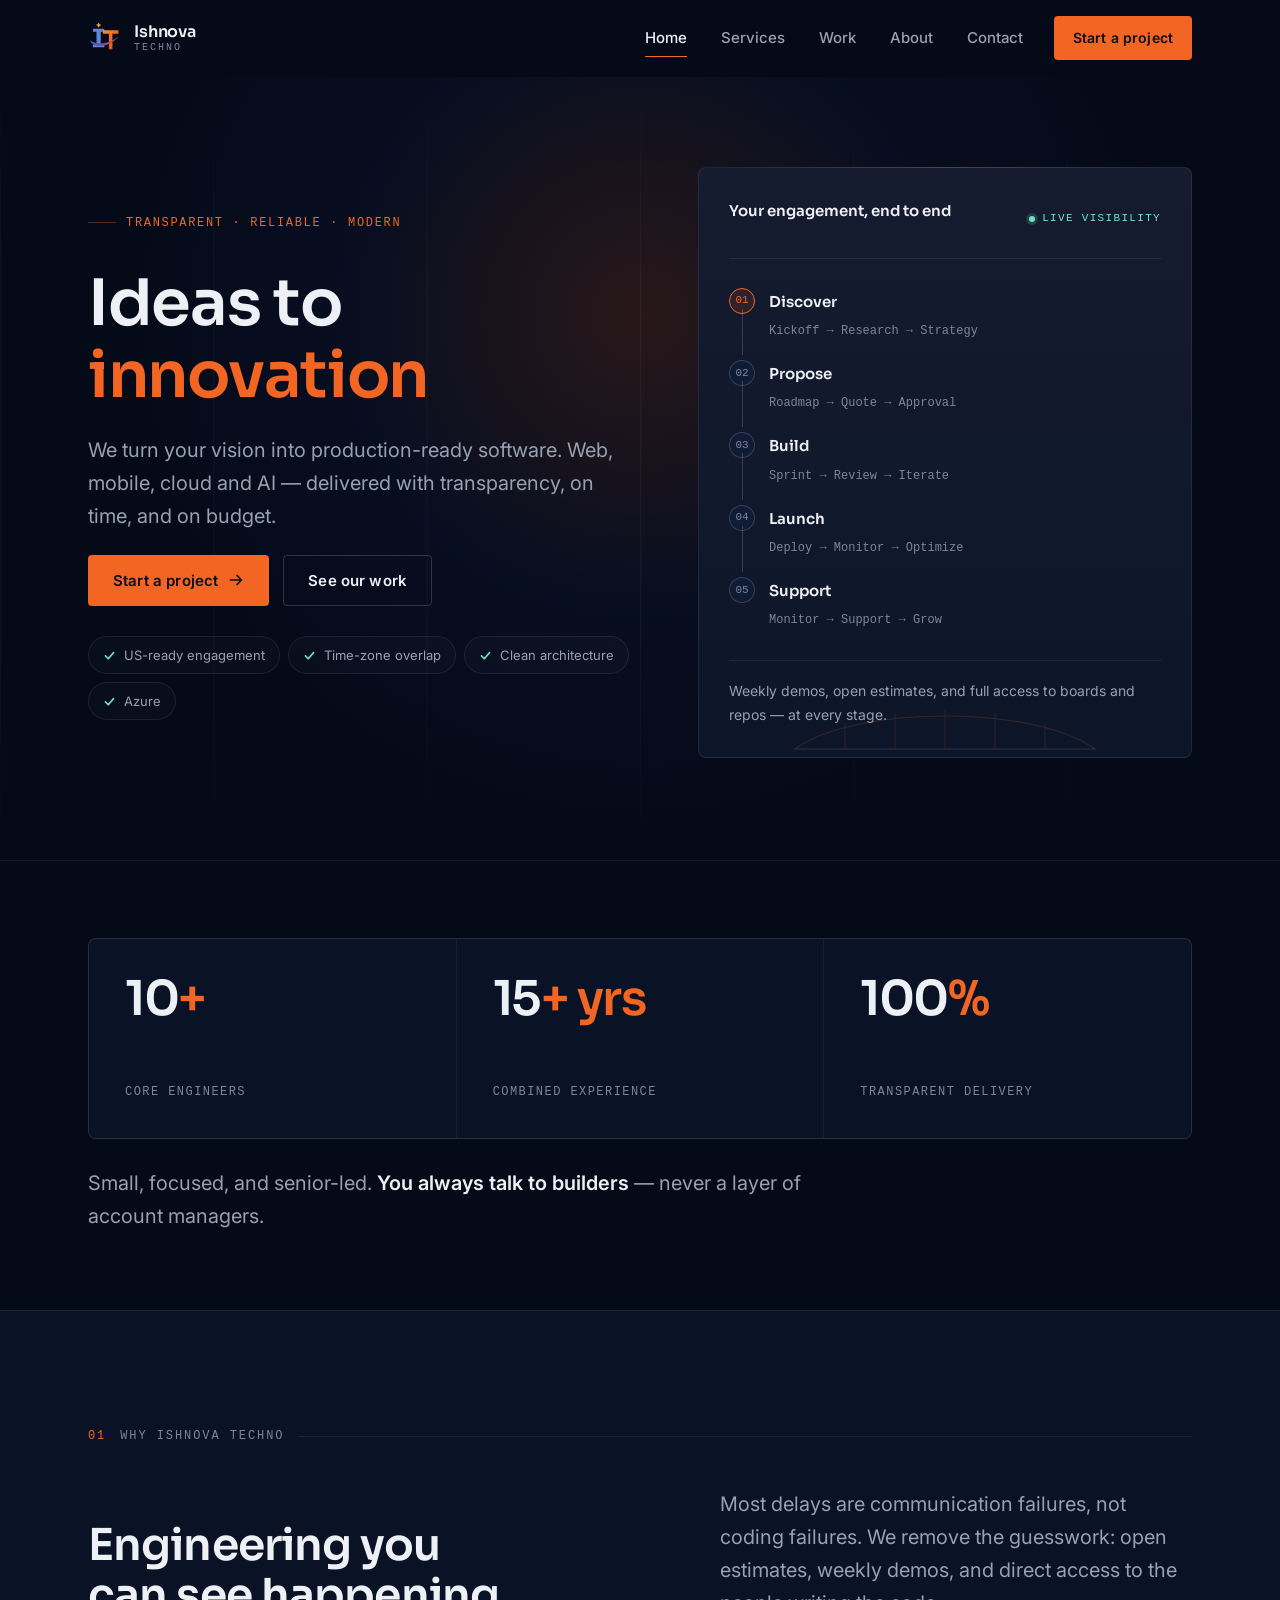
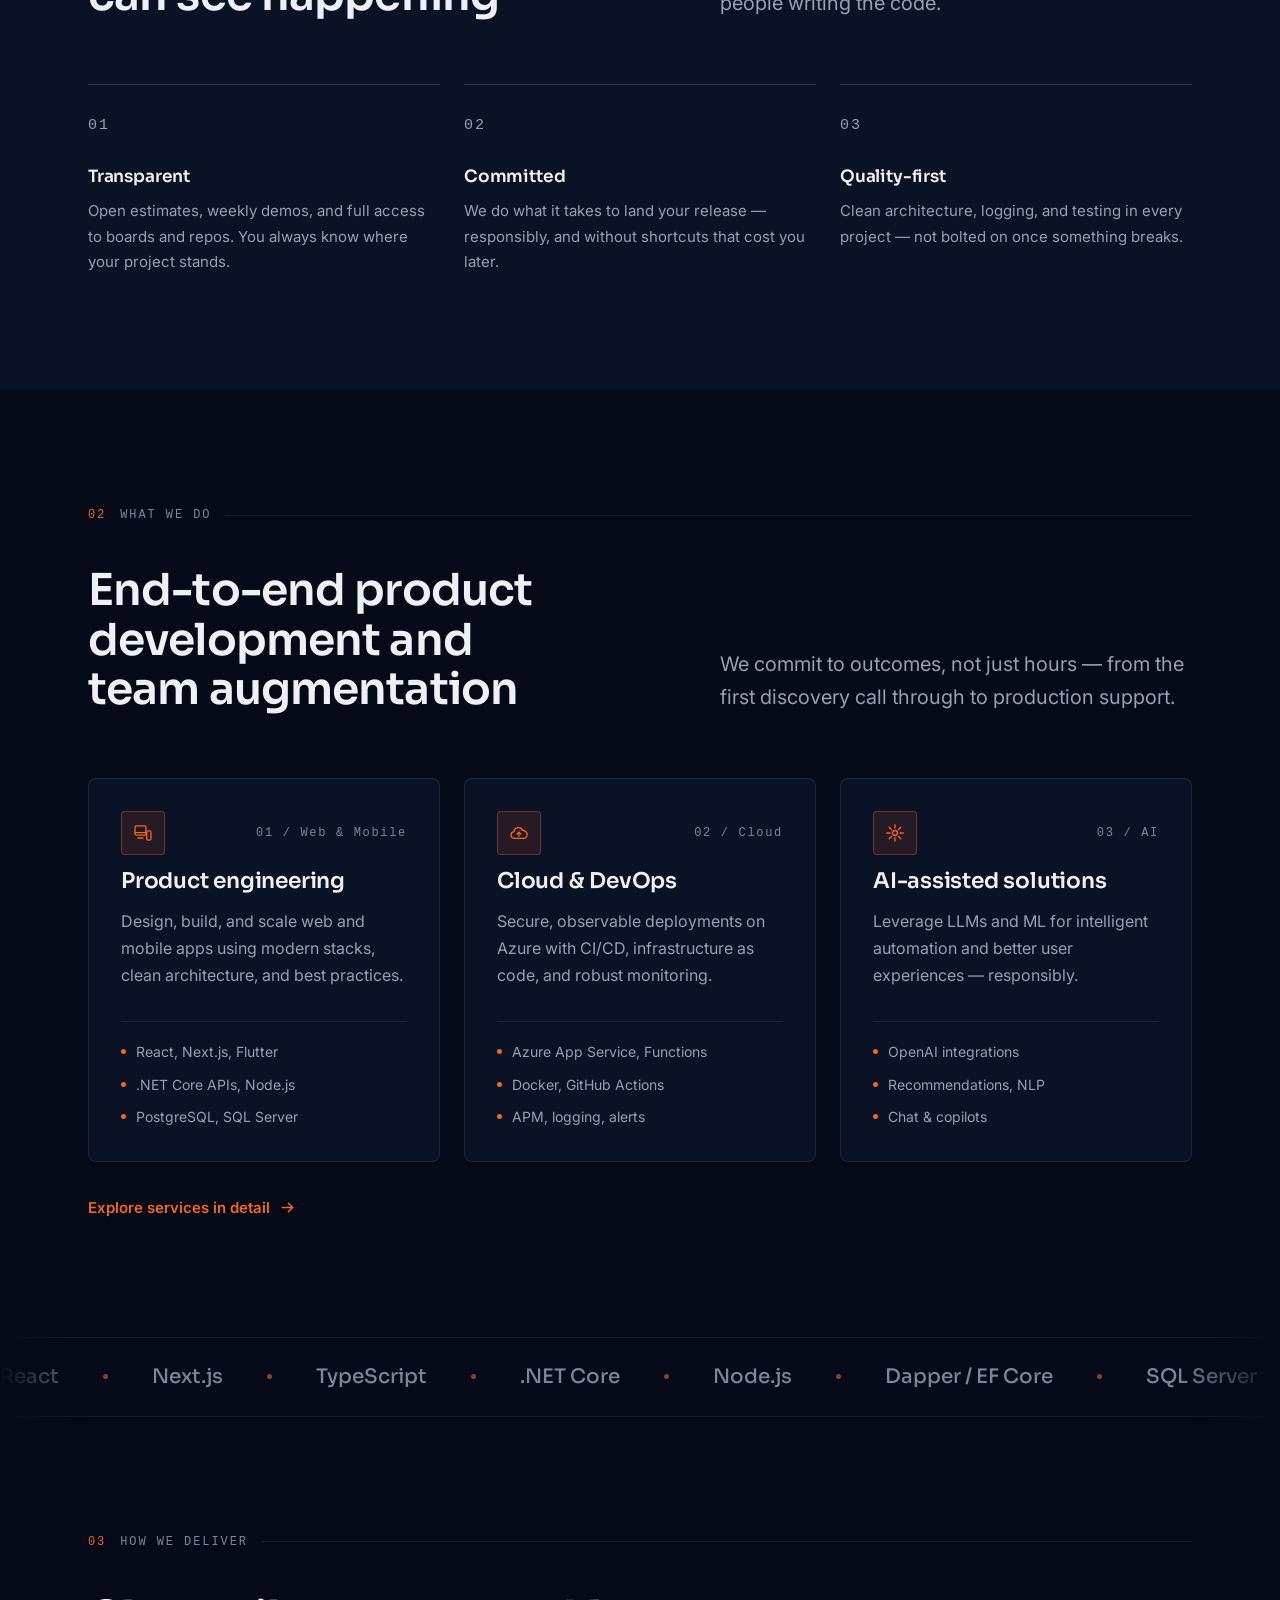
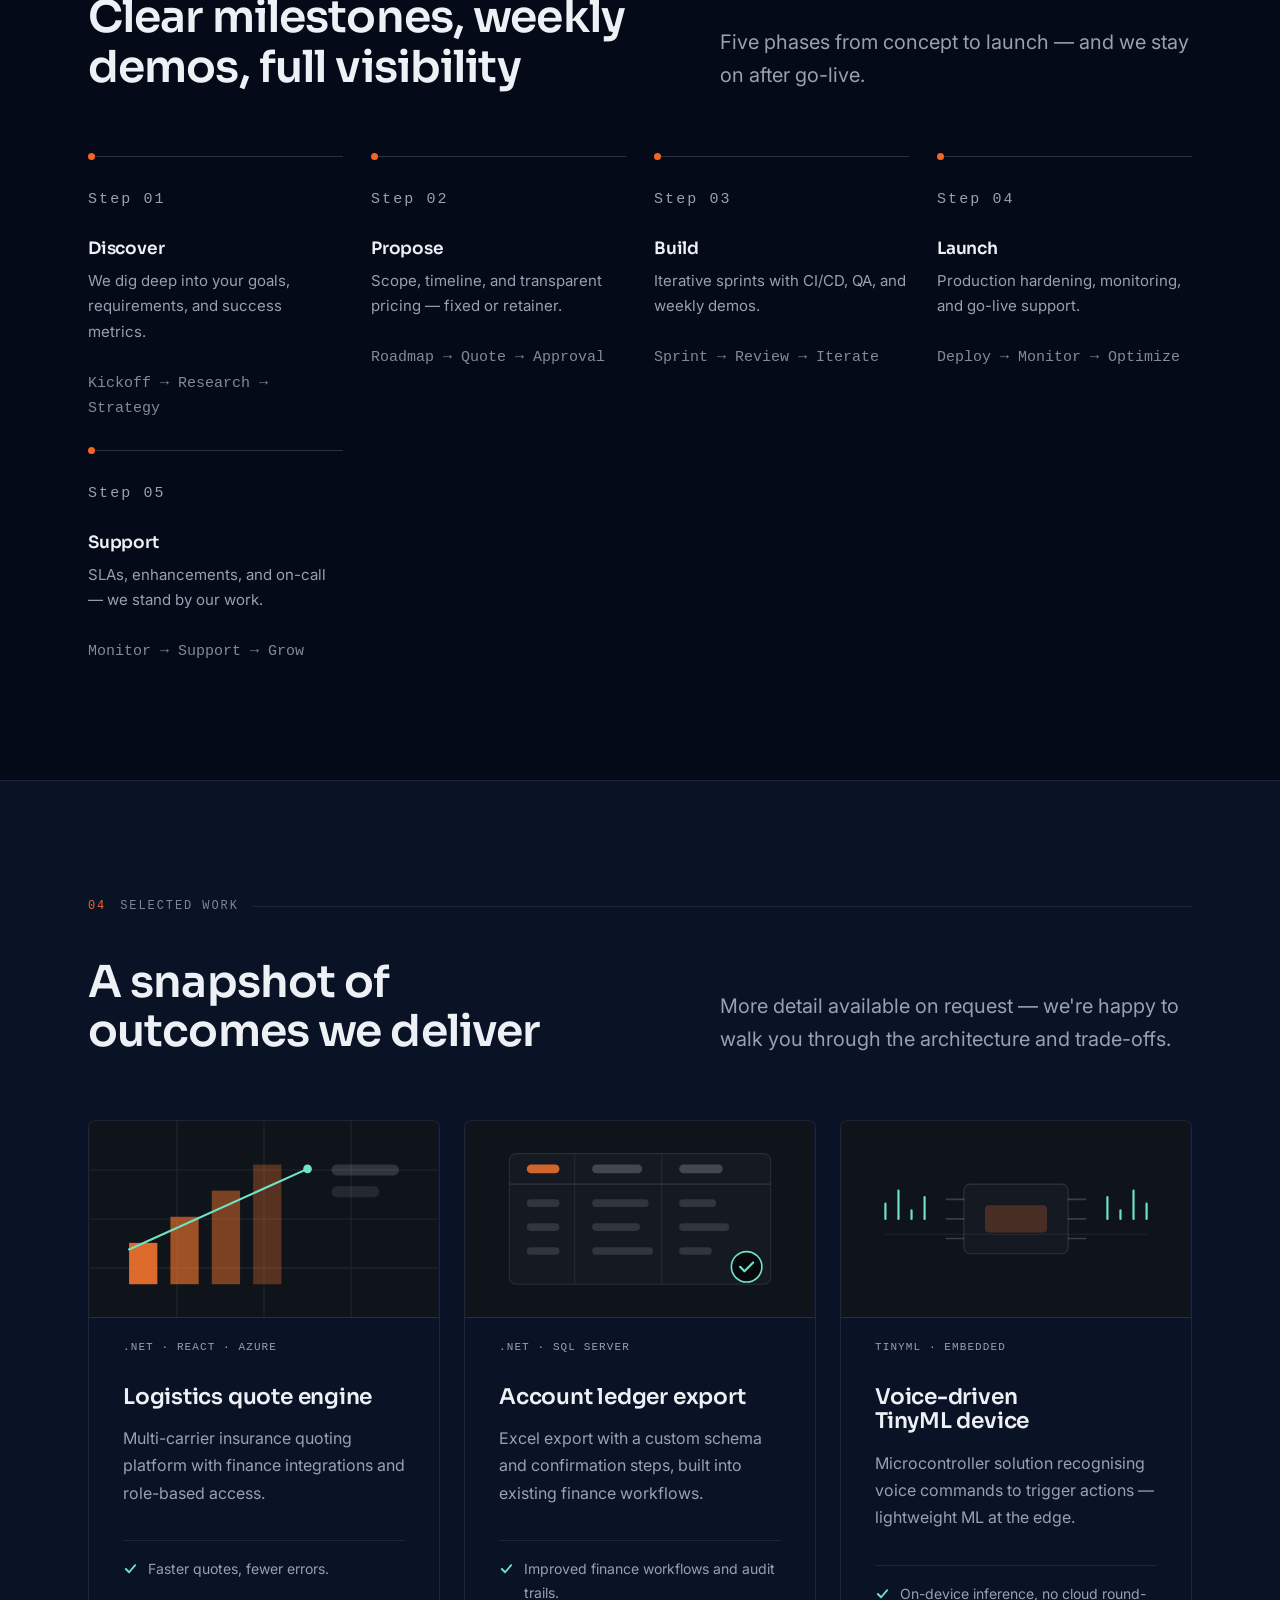
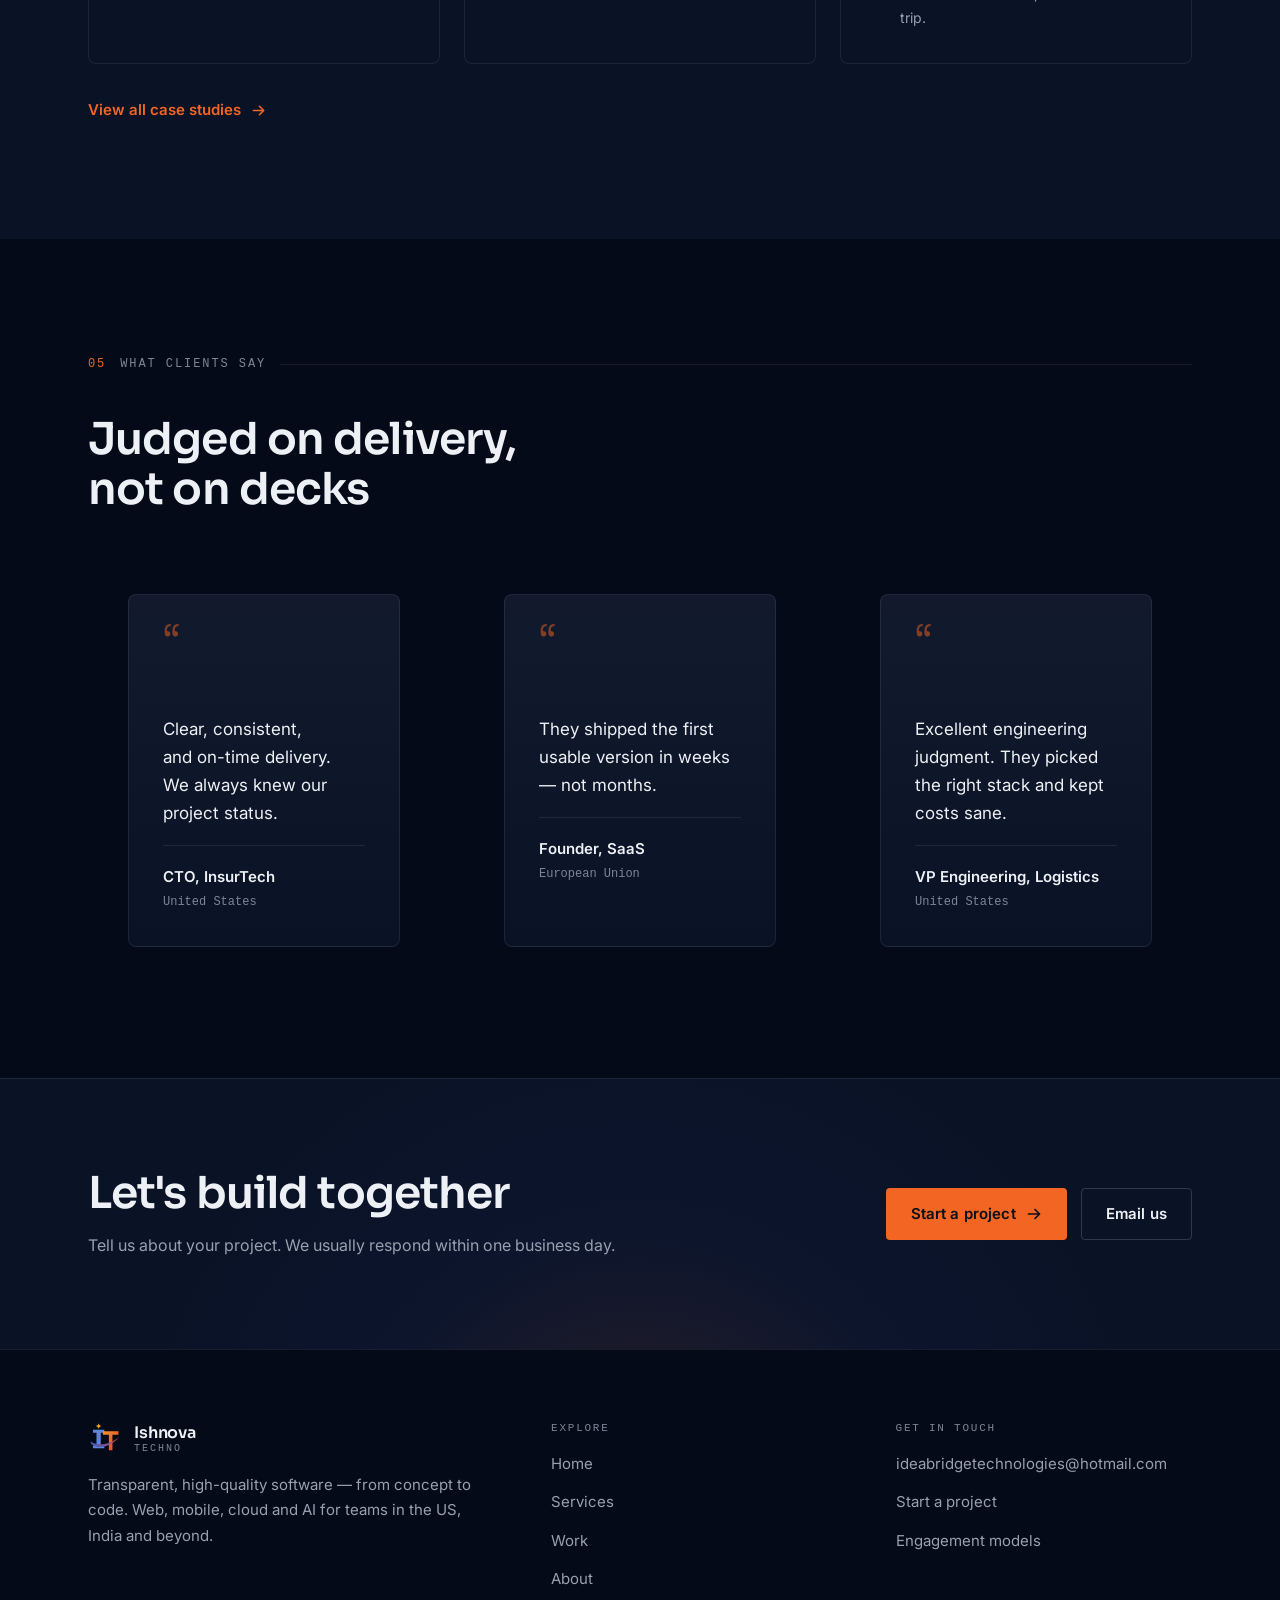
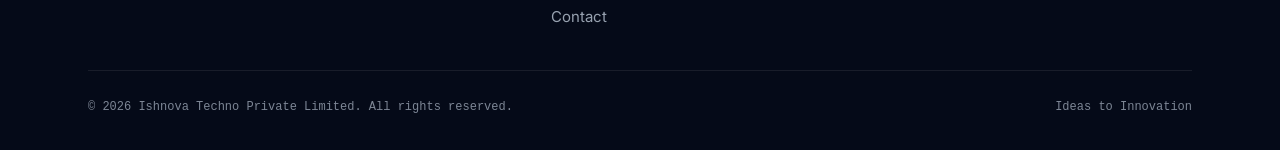
==== commit d74fcf7b: "Rebrand to Ishnova Techno Private Limited Company renamed from IdeaBridge Technologies; tagline is n" ====
--- a/index.html
+++ b/index.html
@@ -3,18 +3,18 @@
 <head>
 <meta charset="utf-8">
 <meta name="viewport" content="width=device-width, initial-scale=1">
-<title>IdeaBridge Technologies — Senior-led software teams for web, cloud and AI</title>
-<meta name="description" content="IdeaBridge Technologies turns your vision into production-ready software. Web, mobile, cloud and AI — built by a small, senior-led team with weekly demos and full delivery transparency.">
+<title>Ishnova Techno Private Limited — Senior-led software teams for web, cloud and AI</title>
+<meta name="description" content="Ishnova Techno turns your vision into production-ready software. Web, mobile, cloud and AI — built by a small, senior-led team with weekly demos and full delivery transparency.">
 <meta name="robots" content="index, follow">
 <link rel="canonical" href="https://www.ideabridgetechnologies.com/">
 
 <meta property="og:type" content="website">
-<meta property="og:site_name" content="IdeaBridge Technologies">
-<meta property="og:title" content="IdeaBridge Technologies — Senior-led software teams for web, cloud and AI">
+<meta property="og:site_name" content="Ishnova Techno Private Limited">
+<meta property="og:title" content="Ishnova Techno Private Limited — Senior-led software teams for web, cloud and AI">
 <meta property="og:description" content="Production-ready software, delivered transparently. Web, mobile, cloud and AI for teams in the US and beyond.">
 <meta property="og:url" content="https://www.ideabridgetechnologies.com/">
 <meta name="twitter:card" content="summary_large_image">
-<meta name="theme-color" content="#06080B">
+<meta name="theme-color" content="#050A18">
 
 <script>document.documentElement.classList.add("js");</script>
 
@@ -31,16 +31,25 @@
 <!-- ===== Header ======================================================== -->
 <header class="site-header" data-header>
   <div class="shell header-inner">
-    <a class="logo" href="index.html" aria-label="IdeaBridge Technologies — home">
-      <svg class="logo-mark" viewBox="0 0 32 32" aria-hidden="true" focusable="false">
-        <rect width="32" height="32" rx="7" fill="#0F131A"></rect>
-        <g fill="none" stroke="#FF7A2F" stroke-width="2" stroke-linecap="round">
-          <path d="M4 23C9 12 23 12 28 23"></path>
-          <path d="M4 23h24" stroke="#EDF0F4" stroke-width="1.6"></path>
-          <path d="M10 23v-6M16 23v-8M22 23v-6" stroke-width="1.4" opacity=".85"></path>
-        </g>
+    <a class="logo" href="index.html" aria-label="Ishnova Techno Private Limited — home">
+      <svg class="logo-mark" viewBox="0 0 48 48" aria-hidden="true" focusable="false">
+        <defs>
+          <linearGradient id="itT1" x1="0" y1="0" x2="1" y2="1">
+            <stop offset="0" stop-color="#F7941E"></stop>
+            <stop offset="1" stop-color="#EE3B24"></stop>
+          </linearGradient>
+          <linearGradient id="itS1" x1="0" y1="0" x2="1" y2="0">
+            <stop offset="0" stop-color="#3E63B8"></stop>
+            <stop offset=".5" stop-color="#7A4F94"></stop>
+            <stop offset="1" stop-color="#F0522A"></stop>
+          </linearGradient>
+        </defs>
+        <path d="M15 2 q.7 3.1 3.8 3.8 q-3.1 .7 -3.8 3.8 q-.7 -3.1 -3.8 -3.8 q3.1 -.7 3.8 -3.8 Z" fill="#F5A623"></path>
+        <path d="M7 11h16v4h-5v18h5v4H7v-4h5V15H7z" fill="#5C86DB"></path>
+        <path d="M21 13h22v5h-8.5v22h-5V18H21z" fill="url(#itT1)"></path>
+        <path d="M3 27c3 11 25 13 42-7-13 13-34 14-42 7Z" fill="url(#itS1)"></path>
       </svg>
-      <span class="logo-text">IdeaBridge <small>Technologies</small></span>
+      <span class="logo-text">Ishnova <small>Techno</small></span>
     </a>
 
     <nav class="primary-nav" id="primary-nav" data-nav aria-label="Primary">
@@ -74,7 +83,7 @@
       <div class="hero-copy">
         <p class="eyebrow">Transparent &middot; Reliable &middot; Modern</p>
 
-        <h1>Bridging ideas to <span class="text-accent">innovation</span></h1>
+        <h1>Ideas to <span class="text-accent">innovation</span></h1>
 
         <p class="lead">
           We turn your vision into production-ready software. Web, mobile, cloud and AI —
@@ -170,7 +179,7 @@
   <!-- ===== Stats ======================================================= -->
   <section class="section section--tight" aria-labelledby="stats-heading">
     <div class="shell">
-      <h2 class="visually-hidden" id="stats-heading">IdeaBridge at a glance</h2>
+      <h2 class="visually-hidden" id="stats-heading">Ishnova Techno at a glance</h2>
 
       <div class="stat-strip" data-reveal>
         <div class="stat">
@@ -197,7 +206,7 @@
   <section class="section section--raised section--ruled" aria-labelledby="why-heading">
     <div class="shell">
       <header class="section-head section-head--split">
-        <p class="section-index"><span>01</span> Why IdeaBridge</p>
+        <p class="section-index"><span>01</span> Why Ishnova Techno</p>
         <h2 id="why-heading">Engineering you can see happening</h2>
         <p class="lead">Most delays are communication failures, not coding failures. We remove the guesswork: open estimates, weekly demos, and direct access to the people writing the code.</p>
       </header>
@@ -522,16 +531,25 @@
   <div class="shell">
     <div class="footer-grid">
       <div class="footer-brand">
-        <a class="logo" href="index.html" aria-label="IdeaBridge Technologies — home">
-          <svg class="logo-mark" viewBox="0 0 32 32" aria-hidden="true" focusable="false">
-            <rect width="32" height="32" rx="7" fill="#0F131A"></rect>
-            <g fill="none" stroke="#FF7A2F" stroke-width="2" stroke-linecap="round">
-              <path d="M4 23C9 12 23 12 28 23"></path>
-              <path d="M4 23h24" stroke="#EDF0F4" stroke-width="1.6"></path>
-              <path d="M10 23v-6M16 23v-8M22 23v-6" stroke-width="1.4" opacity=".85"></path>
-            </g>
+        <a class="logo" href="index.html" aria-label="Ishnova Techno Private Limited — home">
+          <svg class="logo-mark" viewBox="0 0 48 48" aria-hidden="true" focusable="false">
+            <defs>
+              <linearGradient id="itT2" x1="0" y1="0" x2="1" y2="1">
+                <stop offset="0" stop-color="#F7941E"></stop>
+                <stop offset="1" stop-color="#EE3B24"></stop>
+              </linearGradient>
+              <linearGradient id="itS2" x1="0" y1="0" x2="1" y2="0">
+                <stop offset="0" stop-color="#3E63B8"></stop>
+                <stop offset=".5" stop-color="#7A4F94"></stop>
+                <stop offset="1" stop-color="#F0522A"></stop>
+              </linearGradient>
+            </defs>
+            <path d="M15 2 q.7 3.1 3.8 3.8 q-3.1 .7 -3.8 3.8 q-.7 -3.1 -3.8 -3.8 q3.1 -.7 3.8 -3.8 Z" fill="#F5A623"></path>
+            <path d="M7 11h16v4h-5v18h5v4H7v-4h5V15H7z" fill="#5C86DB"></path>
+            <path d="M21 13h22v5h-8.5v22h-5V18H21z" fill="url(#itT2)"></path>
+            <path d="M3 27c3 11 25 13 42-7-13 13-34 14-42 7Z" fill="url(#itS2)"></path>
           </svg>
-          <span class="logo-text">IdeaBridge <small>Technologies</small></span>
+          <span class="logo-text">Ishnova <small>Techno</small></span>
         </a>
         <p>Transparent, high-quality software — from concept to code. Web, mobile, cloud and AI for teams in the US, India and beyond.</p>
       </div>
@@ -558,8 +576,8 @@
     </div>
 
     <div class="footer-base">
-      <p>&copy; <span data-year>2026</span> IdeaBridge Technologies. All rights reserved.</p>
-      <p>Bridging ideas to innovation</p>
+      <p>&copy; <span data-year>2026</span> Ishnova Techno Private Limited. All rights reserved.</p>
+      <p>Ideas to Innovation</p>
     </div>
   </div>
 </footer>
@@ -570,10 +588,13 @@
 {
   "@context": "https://schema.org",
   "@type": "Organization",
-  "name": "IdeaBridge Technologies",
+  "name": "Ishnova Techno Private Limited",
+  "legalName": "Ishnova Techno Private Limited",
+  "alternateName": "Ishnova Techno",
+  "slogan": "Ideas to Innovation",
   "url": "https://www.ideabridgetechnologies.com",
   "logo": "https://www.ideabridgetechnologies.com/assets/favicon.svg",
-  "description": "IdeaBridge Technologies builds transparent, high-quality software solutions — web, mobile, cloud and AI.",
+  "description": "Ishnova Techno Private Limited builds transparent, high-quality software solutions — web, mobile, cloud and AI.",
   "foundingDate": "2025-01-01",
   "sameAs": [],
   "contactPoint": [{
--- a/css/styles.css
+++ b/css/styles.css
@@ -1,5 +1,5 @@
 /* ==========================================================================
-   IdeaBridge Technologies — Design System
+   Ishnova Techno Private Limited — Design System
    --------------------------------------------------------------------------
    00  Tokens
    01  Reset & base
@@ -25,11 +25,20 @@
 /* 00 — Tokens ============================================================= */
 
 :root {
-  /* Surface ramp — deep ink canvas */
-  --ink-900: #06080B;
-  --ink-800: #0A0D12;
-  --ink-700: #0F131A;
-  --ink-600: #141922;
+  /* Brand — Ishnova Techno Private Limited.
+     Navy and orange are taken from the logo; navy tints the whole surface
+     ramp rather than sitting on it, so the canvas reads as brand, not neutral. */
+  --brand-navy:   #1B3168;
+  --brand-navy-2: #2D4A8A;
+  --brand-orange: #F26522;
+  --brand-red:    #EE3B24;
+  --brand-amber:  #F5A623;
+
+  /* Surface ramp — navy-tinted ink */
+  --ink-900: #050A18;
+  --ink-800: #0A1226;
+  --ink-700: #101B35;
+  --ink-600: #16233F;
 
   /* Hairlines */
   --line:        rgba(255, 255, 255, 0.08);
@@ -42,12 +51,15 @@
   --fg-muted: #97A1AF;
   --fg-dim:   #7D8695;
 
-  /* Accent — ember (carried forward from the brand, used sparingly) */
-  --ember:      #FF7A2F;
-  --ember-lift: #FF9A5E;
-  --ember-deep: #E2551A;
-  --ember-wash: rgba(255, 122, 47, 0.12);
-  --ember-edge: rgba(255, 122, 47, 0.32);
+  /* Accent — the logo orange, used sparingly. 5.9:1 on --ink-800. */
+  --accent:      #F26522;
+  --accent-lift: #FF8A4C;
+  --accent-deep: #EE3B24;
+  --accent-wash: rgba(242, 101, 34, 0.12);
+  --accent-edge: rgba(242, 101, 34, 0.34);
+
+  /* Ink used for text sitting ON the accent (6.1:1) */
+  --on-accent: #0A0F1C;
 
   /* Support accent — reserved for confirmations and status marks only */
   --mint: #6FE3C4;
@@ -116,14 +128,14 @@
 textarea { font: inherit; color: inherit; }
 
 :focus-visible {
-  outline: 2px solid var(--ember);
+  outline: 2px solid var(--accent);
   outline-offset: 3px;
   border-radius: 2px;
 }
 
 ::selection {
-  background: var(--ember);
-  color: #0B0B0B;
+  background: var(--accent);
+  color: var(--on-accent);
 }
 
 .skip-link {
@@ -132,8 +144,8 @@
   top: -80px;
   z-index: 200;
   padding: 12px 20px;
-  background: var(--ember);
-  color: #100A05;
+  background: var(--accent);
+  color: var(--on-accent);
   font-weight: 600;
   border-radius: var(--radius);
   transition: top var(--fast);
@@ -189,26 +201,26 @@
   font-size: 0.75rem;
   letter-spacing: 0.14em;
   text-transform: uppercase;
-  color: var(--ember);
+  color: var(--accent);
 }
 
 .eyebrow::before {
   content: "";
   width: 28px;
   height: 1px;
-  background: var(--ember-edge);
-}
-
-.text-accent { color: var(--ember); }
+  background: var(--accent-edge);
+}
+
+.text-accent { color: var(--accent); }
 
 .text-strong { color: var(--fg); font-weight: 600; }
 
 .inline-link {
   color: var(--fg);
-  border-bottom: 1px solid var(--ember-edge);
-}
-
-.inline-link:hover { color: var(--ember); }
+  border-bottom: 1px solid var(--accent-edge);
+}
+
+.inline-link:hover { color: var(--accent); }
 
 /* Spacing utilities — the only ones; anything more belongs in a component */
 .u-mt-1 { margin-top: 8px; }
@@ -253,7 +265,7 @@
   color: var(--fg-dim);
 }
 
-.section-index span { color: var(--ember); }
+.section-index span { color: var(--accent); }
 
 .section-index::after {
   content: "";
@@ -297,7 +309,7 @@
   width: min(1100px, 130vw);
   aspect-ratio: 1;
   transform: translateX(-50%);
-  background: radial-gradient(circle, rgba(255, 122, 47, 0.14) 0%, rgba(255, 122, 47, 0.04) 38%, transparent 66%);
+  background: radial-gradient(circle, rgba(242, 101, 34, 0.15) 0%, rgba(27, 49, 104, 0.10) 38%, transparent 66%);
 }
 
 /* Hairline grid texture */
@@ -337,12 +349,12 @@
 .btn svg { width: 16px; height: 16px; flex: none; }
 
 .btn-primary {
-  background: var(--ember);
-  color: #100A05;
+  background: var(--accent);
+  color: var(--on-accent);
 }
 
 .btn-primary:hover {
-  background: var(--ember-lift);
+  background: var(--accent-lift);
   transform: translateY(-1px);
 }
 
@@ -353,8 +365,8 @@
 }
 
 .btn-ghost:hover {
-  border-color: var(--ember-edge);
-  background: var(--ember-wash);
+  border-color: var(--accent-edge);
+  background: var(--accent-wash);
 }
 
 .btn-sm { min-height: 42px; padding: 9px 18px; font-size: 0.875rem; }
@@ -372,7 +384,7 @@
   gap: 10px;
   font-size: 0.9375rem;
   font-weight: 600;
-  color: var(--ember);
+  color: var(--accent);
   transition: gap var(--fast);
 }
 
@@ -392,7 +404,7 @@
 }
 
 .site-header.is-stuck {
-  background: rgba(6, 8, 11, 0.82);
+  background: rgba(5, 10, 24, 0.84);
   -webkit-backdrop-filter: blur(14px) saturate(150%);
   backdrop-filter: blur(14px) saturate(150%);
   border-bottom-color: var(--line);
@@ -493,7 +505,7 @@
   right: 12px;
   bottom: 4px;
   height: 1px;
-  background: var(--ember);
+  background: var(--accent);
   transform: scaleX(0);
   transform-origin: left;
   transition: transform var(--fast);
@@ -604,7 +616,7 @@
   inset-inline: 22px;
   top: -1px;
   height: 1px;
-  background: linear-gradient(90deg, transparent, var(--ember-edge), transparent);
+  background: linear-gradient(90deg, transparent, var(--accent-edge), transparent);
 }
 
 .panel-head {
@@ -688,9 +700,9 @@
 }
 
 .timeline-item.is-live .timeline-dot {
-  border-color: var(--ember);
-  color: var(--ember);
-  background: var(--ember-wash);
+  border-color: var(--accent);
+  color: var(--accent);
+  background: var(--accent-wash);
 }
 
 .timeline-name {
@@ -727,7 +739,7 @@
   inset-inline: -1px;
   top: -1px;
   height: 2px;
-  background: linear-gradient(90deg, var(--ember), transparent);
+  background: linear-gradient(90deg, var(--accent), transparent);
   border-radius: var(--radius-lg) var(--radius-lg) 0 0;
   opacity: 0;
   transition: opacity var(--slow);
@@ -762,10 +774,10 @@
   place-items: center;
   width: 44px;
   height: 44px;
-  border: 1px solid var(--ember-edge);
+  border: 1px solid var(--accent-edge);
   border-radius: var(--radius);
-  background: var(--ember-wash);
-  color: var(--ember);
+  background: var(--accent-wash);
+  color: var(--accent);
 }
 
 .card-icon svg { width: 20px; height: 20px; }
@@ -793,7 +805,7 @@
   height: 5px;
   margin-top: 9px;
   border-radius: 50%;
-  background: var(--ember);
+  background: var(--accent);
 }
 
 /* Value cards — flatter, rule-led variant */
@@ -816,7 +828,7 @@
   font-family: var(--font-mono);
   font-size: 0.75rem;
   letter-spacing: 0.14em;
-  color: var(--ember);
+  color: var(--accent);
 }
 
 /* Split feature row (services page) */
@@ -877,7 +889,7 @@
   letter-spacing: -0.03em;
 }
 
-.stat-value .unit { color: var(--ember); }
+.stat-value .unit { color: var(--accent); }
 
 .stat-label {
   font-family: var(--font-mono);
@@ -913,7 +925,7 @@
   width: 7px;
   height: 7px;
   border-radius: 50%;
-  background: var(--ember);
+  background: var(--accent);
 }
 
 .phase-step {
@@ -933,7 +945,7 @@
 .phase-flow {
   font-family: var(--font-mono);
   font-size: 0.75rem;
-  color: var(--ember);
+  color: var(--accent);
   opacity: 0.85;
 }
 
@@ -974,7 +986,7 @@
   width: 5px;
   height: 5px;
   border-radius: 50%;
-  background: var(--ember);
+  background: var(--accent);
   opacity: 0.6;
 }
 
@@ -1003,7 +1015,7 @@
 }
 
 .chip:hover {
-  border-color: var(--ember-edge);
+  border-color: var(--accent-edge);
   color: var(--fg);
 }
 
@@ -1089,7 +1101,7 @@
   font-family: var(--font-display);
   font-size: 2.5rem;
   line-height: 0.6;
-  color: var(--ember);
+  color: var(--accent);
   opacity: 0.5;
 }
 
@@ -1155,7 +1167,7 @@
   font-weight: 500;
 }
 
-.field label .req { color: var(--ember); }
+.field label .req { color: var(--accent); }
 
 .field input,
 .field select,
@@ -1195,19 +1207,19 @@
 .field input:focus,
 .field select:focus,
 .field textarea:focus {
-  border-color: var(--ember);
+  border-color: var(--accent);
   outline: none;
   background: var(--ink-800);
 }
 
 .field-error {
   font-size: 0.8125rem;
-  color: var(--ember-lift);
+  color: var(--accent-lift);
 }
 
 .field[data-invalid="true"] input,
 .field[data-invalid="true"] select,
-.field[data-invalid="true"] textarea { border-color: var(--ember-deep); }
+.field[data-invalid="true"] textarea { border-color: var(--accent-deep); }
 
 .form-note {
   font-size: 0.8125rem;
@@ -1248,12 +1260,12 @@
 .contact-block a {
   justify-self: start;
   color: var(--fg);
-  border-bottom: 1px solid var(--ember-edge);
+  border-bottom: 1px solid var(--accent-edge);
   padding-bottom: 1px;
   word-break: break-word;
 }
 
-.contact-block a:hover { color: var(--ember); }
+.contact-block a:hover { color: var(--accent); }
 
 /* FAQ */
 .faq { display: grid; }
@@ -1282,7 +1294,7 @@
   font-family: var(--font-mono);
   font-size: 1.25rem;
   font-weight: 400;
-  color: var(--ember);
+  color: var(--accent);
   transition: transform var(--fast);
 }
 
@@ -1378,7 +1390,7 @@
   transition: color var(--fast);
 }
 
-.footer-col a:hover { color: var(--ember); }
+.footer-col a:hover { color: var(--accent); }
 
 .footer-base {
   display: flex;
@@ -1476,7 +1488,7 @@
   }
 
   .nav-list a::after { display: none; }
-  .nav-list a[aria-current="page"] { color: var(--ember); }
+  .nav-list a[aria-current="page"] { color: var(--accent); }
 
   .nav-actions { margin-top: 28px; }
   .nav-actions .btn { width: 100%; min-height: 52px; }
@@ -1484,7 +1496,7 @@
   .nav-scrim {
     position: fixed;
     inset: 0;
-    background: rgba(4, 6, 9, 0.66);
+    background: rgba(4, 7, 18, 0.68);
     -webkit-backdrop-filter: blur(2px);
     backdrop-filter: blur(2px);
     border: 0;
